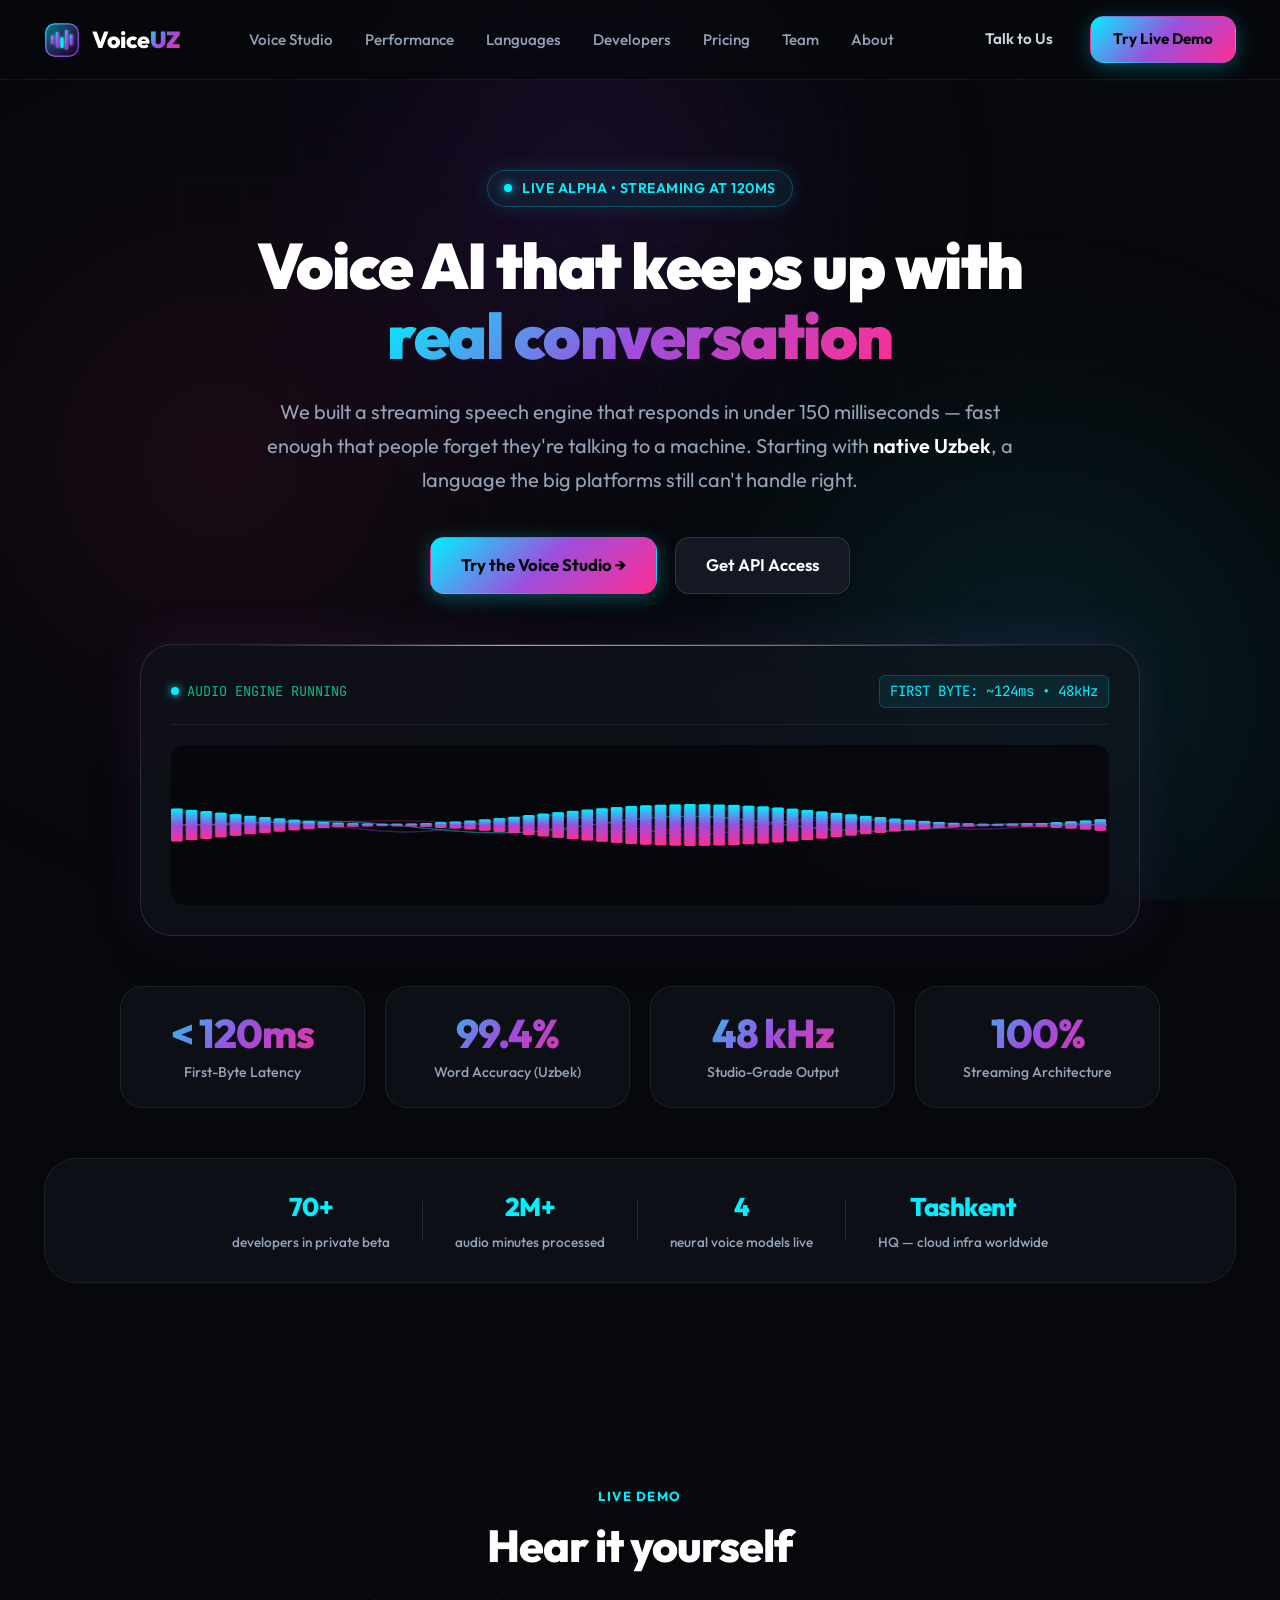
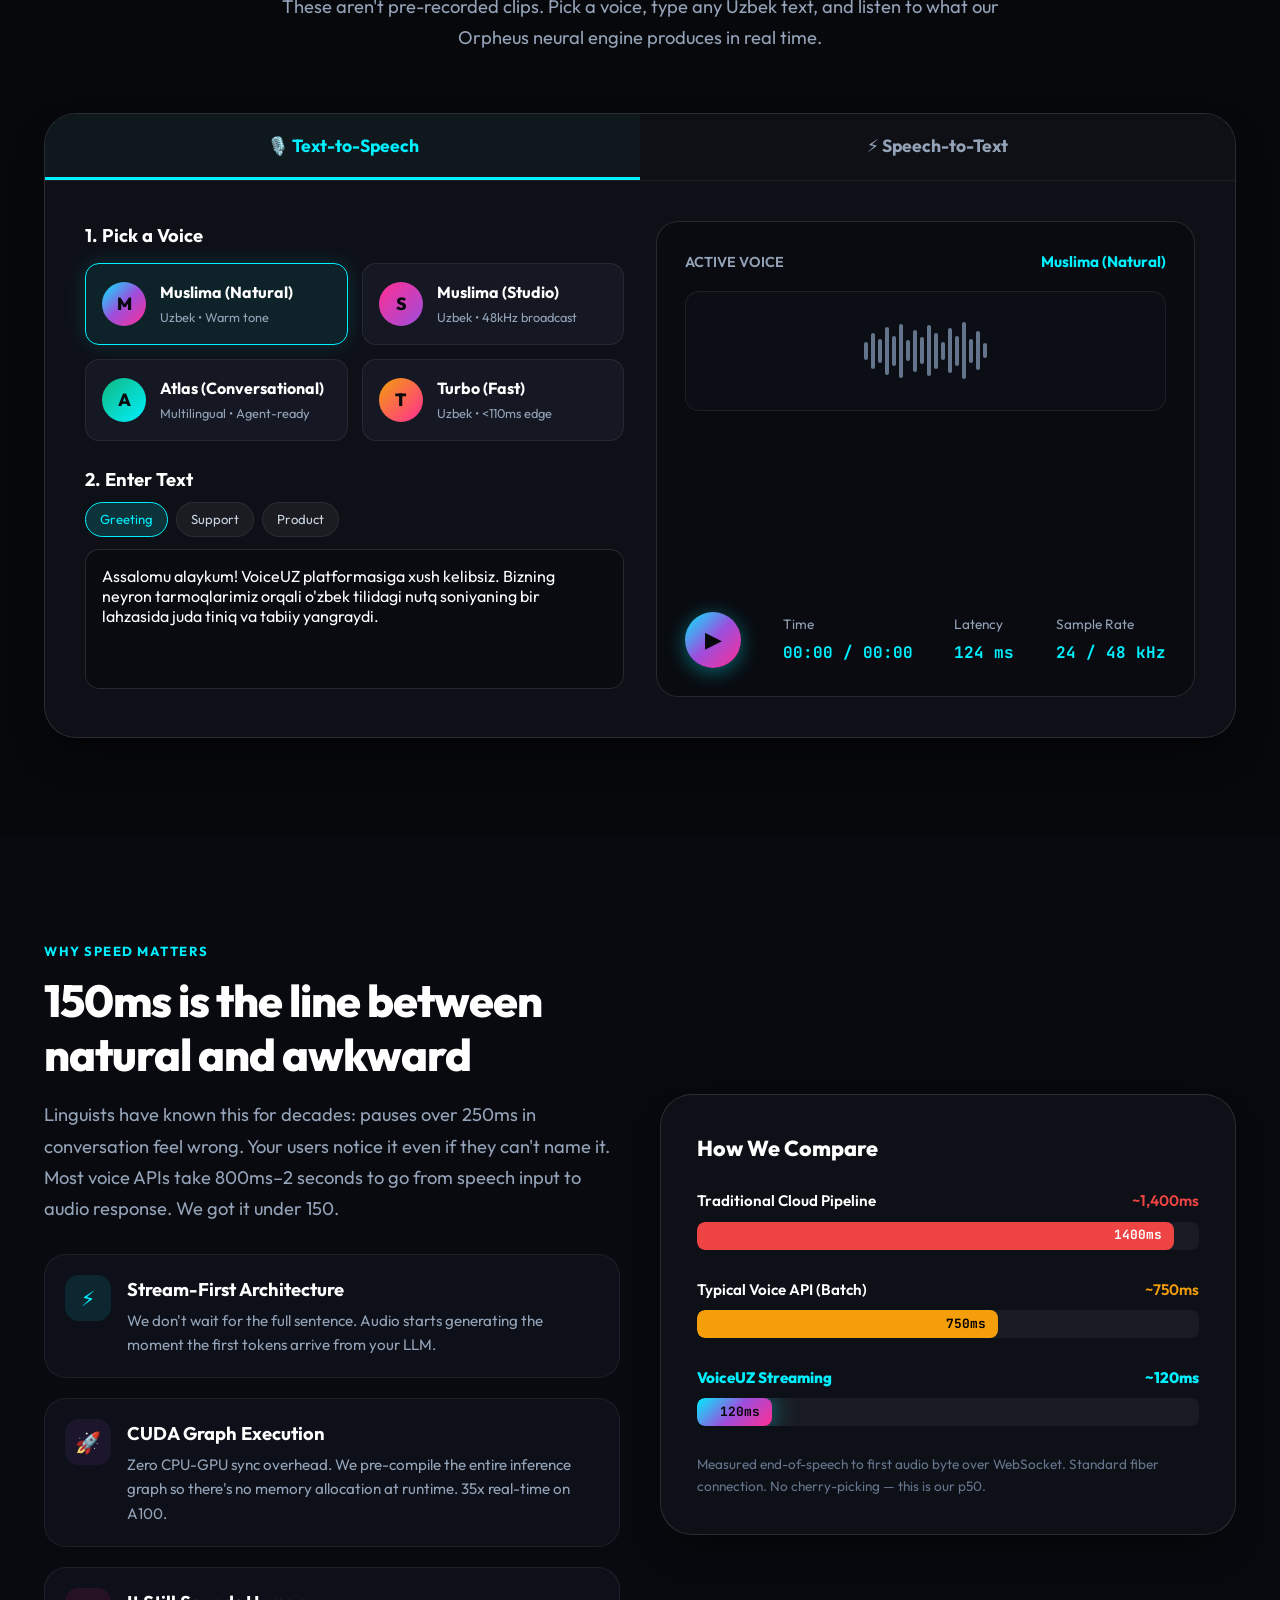
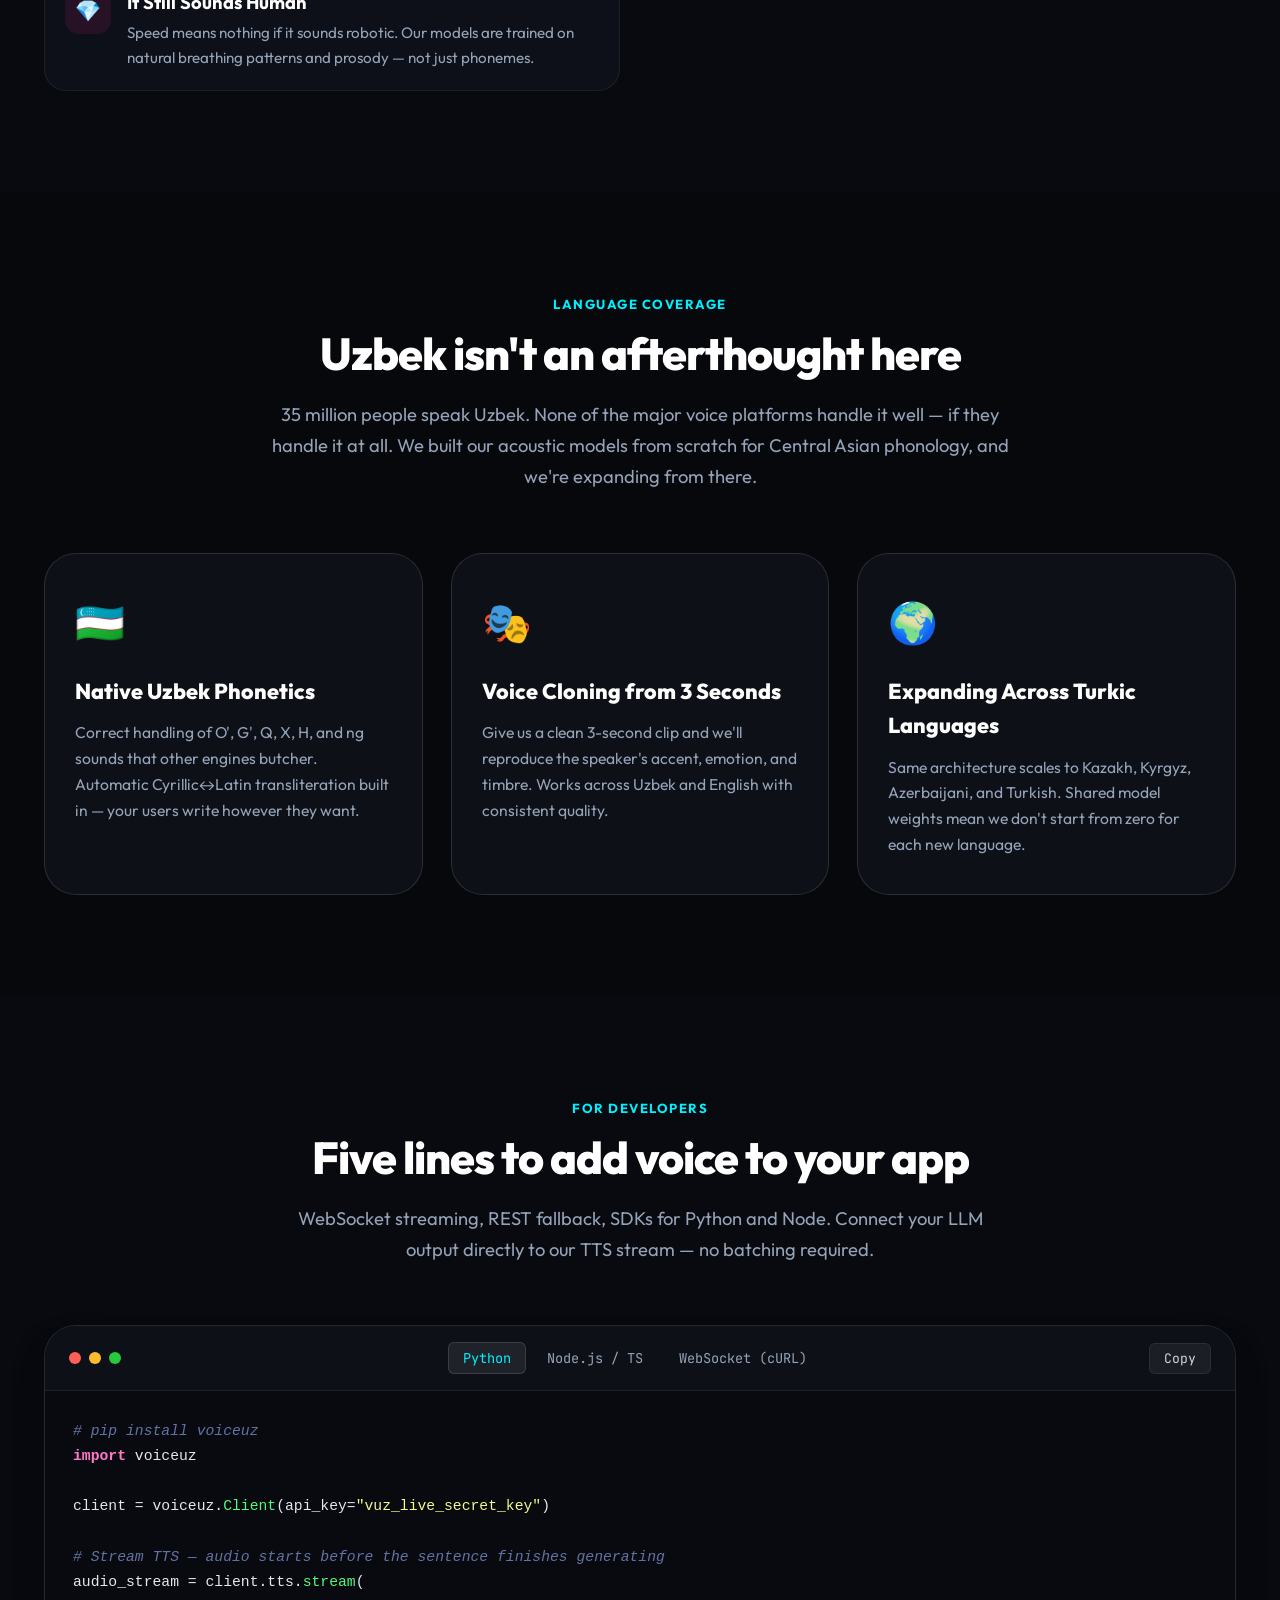
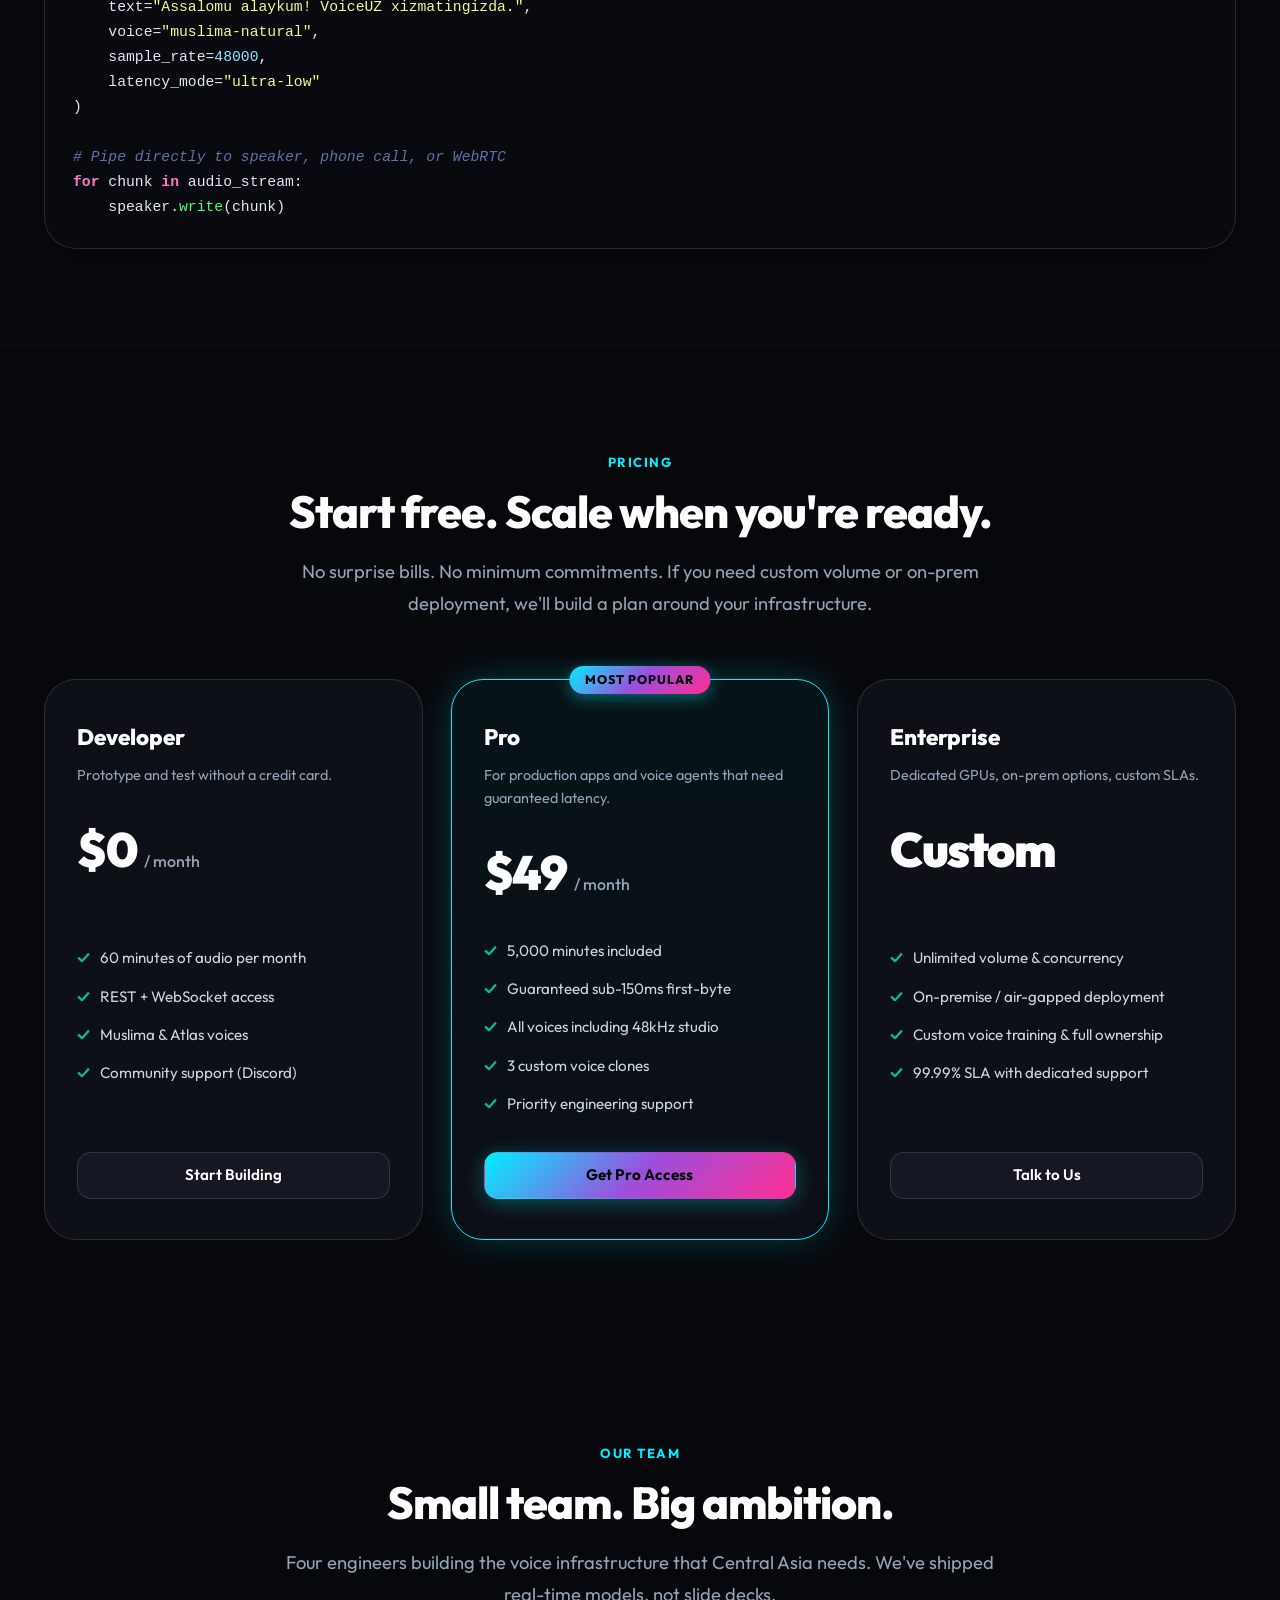
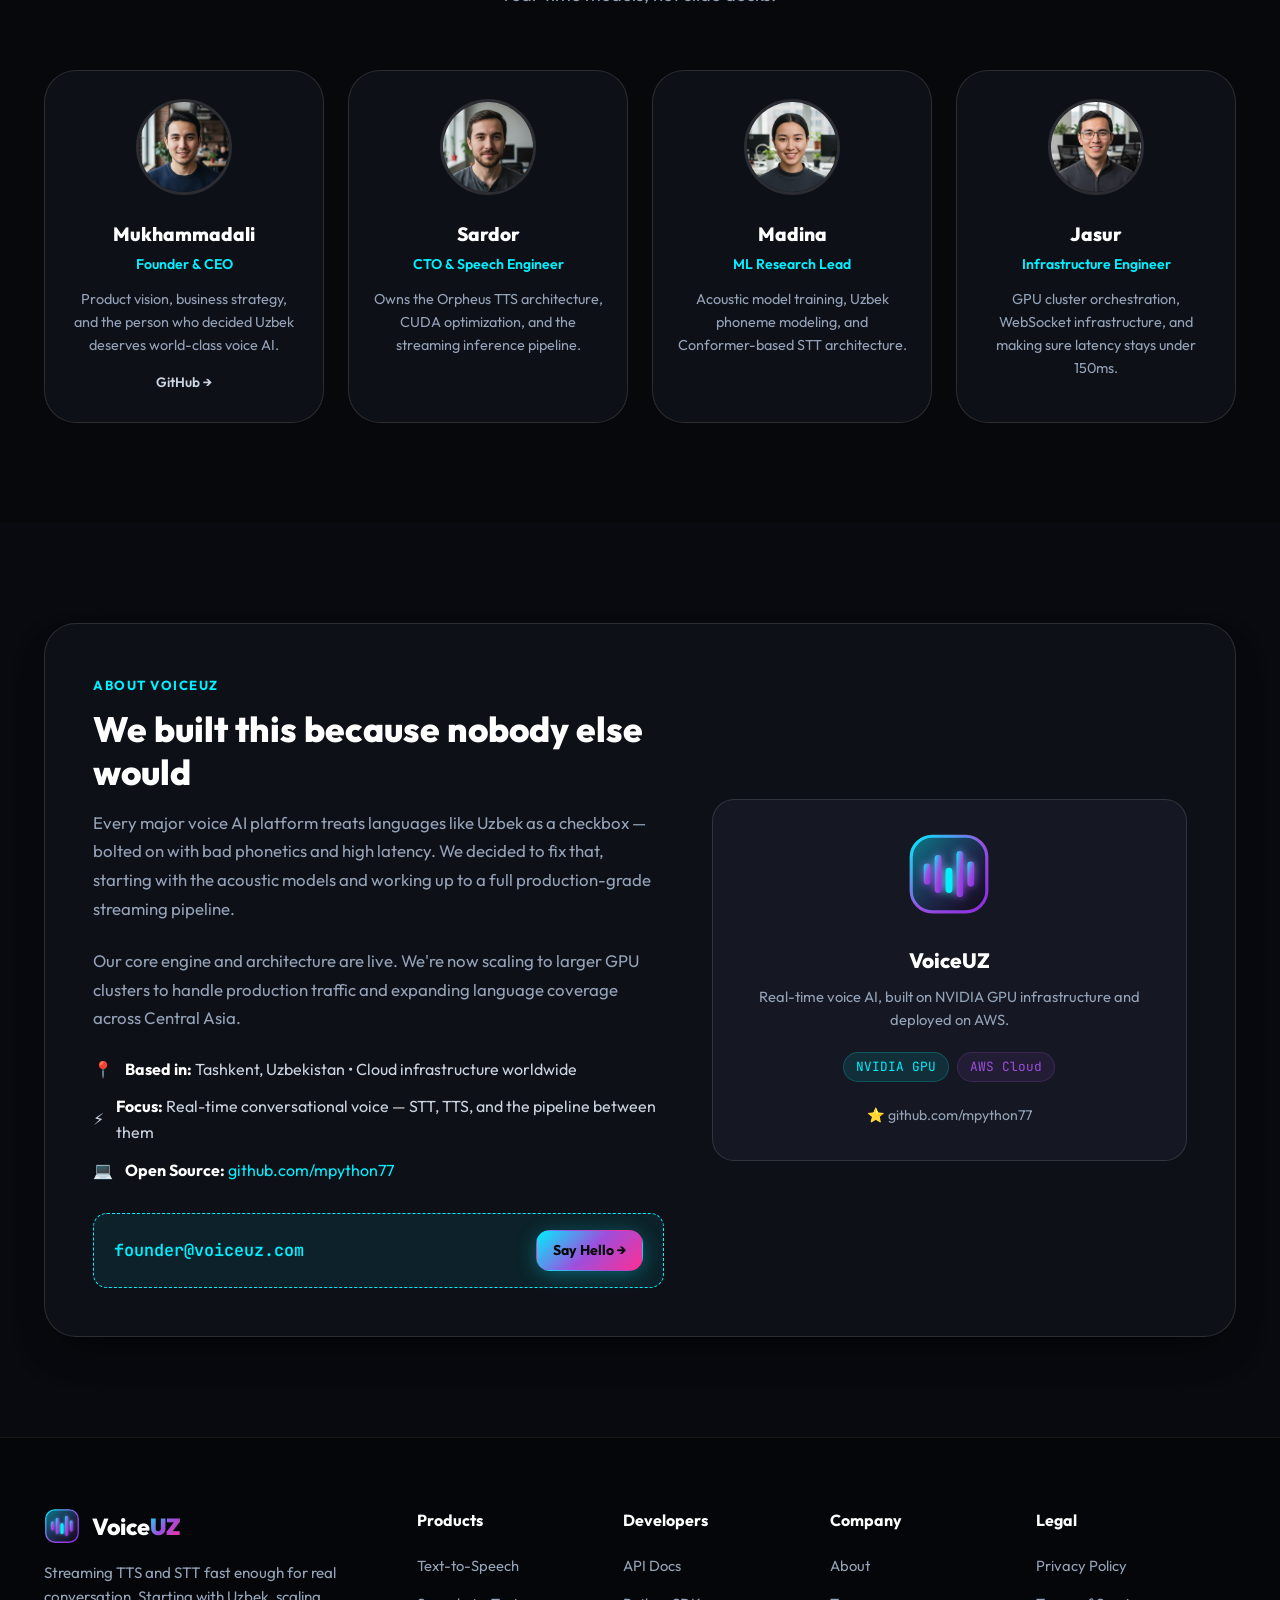
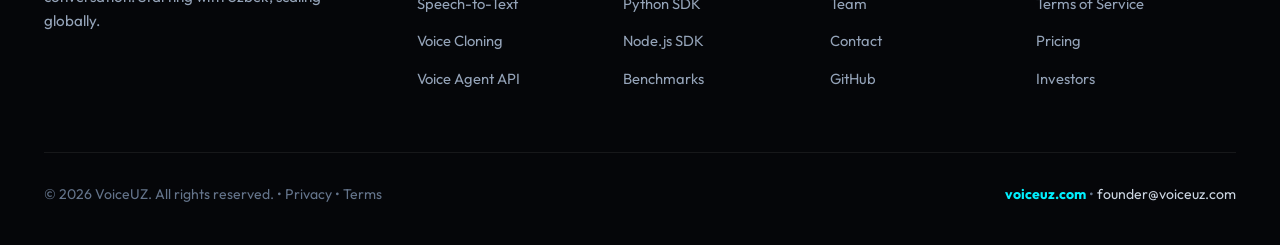
==== index.html @ 3cbe3a24 "Initial commit: VoiceUZ real-time speech AI platform, assets and documentation" ====
<!DOCTYPE html>
<html lang="en" dir="ltr">
<head>
  <meta charset="UTF-8">
  <meta name="viewport" content="width=device-width, initial-scale=1.0">
  
  <!-- Primary Meta Tags -->
  <title>VoiceUZ — Real-Time Voice AI | Sub-150ms TTS & STT</title>
  <meta name="title" content="VoiceUZ — Real-Time Voice AI | Sub-150ms TTS & STT">
  <meta name="description" content="Ship voice features that actually feel real. VoiceUZ delivers streaming TTS and STT with under 150ms latency — starting with native Uzbek support that doesn't exist anywhere else.">
  <meta name="keywords" content="Voice AI, Uzbek TTS, Uzbek STT, Real-time Speech AI, Orpheus TTS, Low Latency Voice, Speech to text, VoiceUZ, AI Startup, Conversational AI">
  <meta name="author" content="VoiceUZ">
  <link rel="canonical" href="https://voiceuz.com/">

  <!-- Open Graph / Facebook / LinkedIn -->
  <meta property="og:type" content="website">
  <meta property="og:url" content="https://voiceuz.com/">
  <meta property="og:title" content="VoiceUZ — Real-Time Voice AI | Sub-150ms TTS & STT">
  <meta property="og:description" content="Streaming speech synthesis and transcription fast enough for real conversation. Native Uzbek and multilingual support.">
  <meta property="og:image" content="https://voiceuz.com/assets/logo.svg">

  <!-- Twitter -->
  <meta property="twitter:card" content="summary_large_image">
  <meta property="twitter:url" content="https://voiceuz.com/">
  <meta property="twitter:title" content="VoiceUZ — Real-Time Voice AI">
  <meta property="twitter:description" content="Sub-150ms streaming TTS & STT. Built for voice agents that don't make people wait.">
  <meta property="twitter:image" content="https://voiceuz.com/assets/logo.svg">

  <!-- Favicon -->
  <link rel="icon" type="image/svg+xml" href="assets/favicon.svg">

  <!-- Google Fonts: Outfit, Plus Jakarta Sans, JetBrains Mono -->
  <link rel="preconnect" href="https://fonts.googleapis.com">
  <link rel="preconnect" href="https://fonts.gstatic.com" crossorigin>
  <link href="https://fonts.googleapis.com/css2?family=JetBrains+Mono:wght@400;600;700&family=Outfit:wght@400;500;600;700;800;900&family=Plus+Jakarta+Sans:wght@400;500;600;700;800&display=swap" rel="stylesheet">

  <!-- Stylesheet -->
  <link rel="stylesheet" href="style.css">

  <!-- Structured Data (JSON-LD) -->
  <script type="application/ld+json">
  {
    "@context": "https://schema.org",
    "@type": "Organization",
    "name": "VoiceUZ",
    "url": "https://voiceuz.com",
    "logo": "https://voiceuz.com/assets/logo.svg",
    "description": "Real-time Voice AI platform — streaming TTS and STT with sub-150ms latency",
    "founder": {
      "@type": "Person",
      "name": "VoiceUZ Founders",
      "email": "founder@voiceuz.com"
    },
    "sameAs": [
      "https://github.com/mpython77"
    ]
  }
  </script>
</head>
<body>

  <!-- Ambient Animated Aura -->
  <div class="ambient-bg" aria-hidden="true">
    <div class="ambient-blob-1"></div>
    <div class="ambient-blob-2"></div>
    <div class="ambient-blob-3"></div>
    <div class="grid-overlay"></div>
  </div>

  <!-- Navigation Bar -->
  <nav class="navbar">
    <div class="container nav-container">
      <a href="#" class="brand-logo" aria-label="VoiceUZ Homepage">
        <img src="assets/logo.svg" alt="VoiceUZ Logo" width="36" height="36">
        <span>Voice<span class="logo-uz">UZ</span></span>
      </a>

      <ul class="nav-links">
        <li><a href="#studio">Voice Studio</a></li>
        <li><a href="#latency">Performance</a></li>
        <li><a href="#linguistics">Languages</a></li>
        <li><a href="#developers">Developers</a></li>
        <li><a href="#pricing">Pricing</a></li>
        <li><a href="#team">Team</a></li>
        <li><a href="#about">About</a></li>
      </ul>

      <div class="nav-actions">
        <a href="mailto:founder@voiceuz.com" class="btn btn-ghost">Talk to Us</a>
        <a href="#studio" class="btn btn-primary">Try Live Demo</a>
        <button class="mobile-toggle" aria-label="Toggle Navigation Menu">☰</button>
      </div>
    </div>
  </nav>

  <!-- Hero Section -->
  <header class="hero-section">
    <div class="container">
      <div class="hero-badge-wrap">
        <div class="hero-badge">
          <span class="pulse-dot"></span>
          <span>Live Alpha &bull; Streaming at 120ms</span>
        </div>
      </div>

      <h1 class="hero-title">
        Voice AI that keeps up with <span class="gradient-text">real conversation</span>
      </h1>

      <p class="hero-subtitle">
        We built a streaming speech engine that responds in under 150 milliseconds — fast enough 
        that people forget they're talking to a machine. Starting with <strong>native Uzbek</strong>, 
        a language the big platforms still can't handle right.
      </p>

      <div class="hero-cta-group">
        <a href="#studio" class="btn btn-primary btn-lg">Try the Voice Studio &rarr;</a>
        <a href="mailto:founder@voiceuz.com?subject=VoiceUZ%20API%20Early%20Access%20Request" class="btn btn-secondary btn-lg">Get API Access</a>
      </div>

      <!-- Real-Time Audio Canvas Spectrum Card -->
      <div class="visualizer-card">
        <div class="visualizer-header">
          <div class="vis-status">
            <span class="pulse-dot"></span>
            <span>AUDIO ENGINE RUNNING</span>
          </div>
          <div class="vis-metric">FIRST BYTE: ~124ms &bull; 48kHz</div>
        </div>
        <canvas id="heroCanvas" height="160"></canvas>
      </div>

      <!-- Key Performance Metrics Strip -->
      <div class="metrics-strip">
        <div class="metric-box">
          <div class="metric-num">&lt; 120ms</div>
          <div class="metric-label">First-Byte Latency</div>
        </div>
        <div class="metric-box">
          <div class="metric-num">99.4%</div>
          <div class="metric-label">Word Accuracy (Uzbek)</div>
        </div>
        <div class="metric-box">
          <div class="metric-num">48 kHz</div>
          <div class="metric-label">Studio-Grade Output</div>
        </div>
        <div class="metric-box">
          <div class="metric-num">100%</div>
          <div class="metric-label">Streaming Architecture</div>
        </div>
      </div>

      <!-- Social Proof Strip -->
      <div class="social-proof-strip">
        <div class="proof-item">
          <span class="proof-number">70+</span>
          <span class="proof-label">developers in private beta</span>
        </div>
        <div class="proof-divider"></div>
        <div class="proof-item">
          <span class="proof-number">2M+</span>
          <span class="proof-label">audio minutes processed</span>
        </div>
        <div class="proof-divider"></div>
        <div class="proof-item">
          <span class="proof-number">4</span>
          <span class="proof-label">neural voice models live</span>
        </div>
        <div class="proof-divider"></div>
        <div class="proof-item">
          <span class="proof-number">Tashkent</span>
          <span class="proof-label">HQ — cloud infra worldwide</span>
        </div>
      </div>
    </div>
  </header>

  <!-- Interactive Voice Studio (TTS & STT) -->
  <section id="studio" class="section">
    <div class="container">
      <div class="section-header">
        <span class="section-tag">Live Demo</span>
        <h2 class="section-title">Hear it yourself</h2>
        <p class="section-desc">
          These aren't pre-recorded clips. Pick a voice, type any Uzbek text, and listen to what 
          our Orpheus neural engine produces in real time.
        </p>
      </div>

      <div class="studio-wrapper">
        <div class="studio-tabs">
          <button class="studio-tab-btn active" data-tab="tab-tts">
            <span>🎙️ Text-to-Speech</span>
          </button>
          <button class="studio-tab-btn" data-tab="tab-stt">
            <span>⚡ Speech-to-Text</span>
          </button>
        </div>

        <!-- TTS Studio Panel -->
        <div id="tab-tts" class="studio-content-panel active">
          <div class="tts-studio-grid">
            <div class="tts-editor-col">
              <h3 style="font-size: 1.15rem; margin-bottom: 12px; font-weight: 700;">1. Pick a Voice</h3>
              
              <div class="tts-voices-list">
                <div class="voice-card selected" data-voice="muslima_natural">
                  <div class="voice-avatar">M</div>
                  <div class="voice-info">
                    <h4>Muslima (Natural)</h4>
                    <p>Uzbek &bull; Warm tone</p>
                  </div>
                </div>

                <div class="voice-card" data-voice="muslima_studio">
                  <div class="voice-avatar" style="background: linear-gradient(135deg, #FF2E93, #9D4EDD);">S</div>
                  <div class="voice-info">
                    <h4>Muslima (Studio)</h4>
                    <p>Uzbek &bull; 48kHz broadcast</p>
                  </div>
                </div>

                <div class="voice-card" data-voice="conversational_agent">
                  <div class="voice-avatar" style="background: linear-gradient(135deg, #10B981, #00F0FF);">A</div>
                  <div class="voice-info">
                    <h4>Atlas (Conversational)</h4>
                    <p>Multilingual &bull; Agent-ready</p>
                  </div>
                </div>

                <div class="voice-card" data-voice="fast_inference">
                  <div class="voice-avatar" style="background: linear-gradient(135deg, #F59E0B, #FF2E93);">T</div>
                  <div class="voice-info">
                    <h4>Turbo (Fast)</h4>
                    <p>Uzbek &bull; &lt;110ms edge</p>
                  </div>
                </div>
              </div>

              <h3 style="font-size: 1.15rem; margin-bottom: 8px; font-weight: 700;">2. Enter Text</h3>
              <div class="tts-presets">
                <span class="preset-chip active" data-text="Assalomu alaykum! VoiceUZ platformasiga xush kelibsiz. Bizning neyron tarmoqlarimiz orqali o'zbek tilidagi nutq soniyaning bir lahzasida juda tiniq va tabiiy yangraydi.">Greeting</span>
                <span class="preset-chip" data-text="Hurmatli mijoz, sizning arizangiz qabul qilindi. Tez orada operatorimiz siz bilan bog'lanadi.">Support</span>
                <span class="preset-chip" data-text="VoiceUZ — bu real vaqt rejimida 100-200 millisoniyada javob beruvchi eng zamonaviy nutq sun'iy intellekti platformasidir.">Product</span>
              </div>

              <textarea id="ttsInputText" class="tts-textarea" aria-label="Text to speech input">Assalomu alaykum! VoiceUZ platformasiga xush kelibsiz. Bizning neyron tarmoqlarimiz orqali o'zbek tilidagi nutq soniyaning bir lahzasida juda tiniq va tabiiy yangraydi.</textarea>
            </div>

            <!-- Player Deck Column -->
            <div class="player-deck">
              <div>
                <div style="display: flex; justify-content: space-between; align-items: center; margin-bottom: 16px;">
                  <span style="font-size: 0.9rem; color: var(--text-muted); font-weight: 600;">ACTIVE VOICE</span>
                  <span id="playerVoiceName" style="color: var(--primary-cyan); font-weight: 700; font-size: 0.95rem;">Muslima (Natural)</span>
                </div>

                <div class="player-visual-canvas-box">
                  <div class="waveform-bars">
                    <div class="wave-bar" style="height: 30%;"></div>
                    <div class="wave-bar" style="height: 60%;"></div>
                    <div class="wave-bar" style="height: 40%;"></div>
                    <div class="wave-bar" style="height: 80%;"></div>
                    <div class="wave-bar" style="height: 50%;"></div>
                    <div class="wave-bar" style="height: 90%;"></div>
                    <div class="wave-bar" style="height: 35%;"></div>
                    <div class="wave-bar" style="height: 70%;"></div>
                    <div class="wave-bar" style="height: 45%;"></div>
                    <div class="wave-bar" style="height: 85%;"></div>
                    <div class="wave-bar" style="height: 60%;"></div>
                    <div class="wave-bar" style="height: 30%;"></div>
                    <div class="wave-bar" style="height: 75%;"></div>
                    <div class="wave-bar" style="height: 50%;"></div>
                    <div class="wave-bar" style="height: 95%;"></div>
                    <div class="wave-bar" style="height: 40%;"></div>
                    <div class="wave-bar" style="height: 65%;"></div>
                    <div class="wave-bar" style="height: 25%;"></div>
                  </div>
                </div>
              </div>

              <div class="player-controls-row">
                <button id="ttsPlayBtn" class="play-btn-large" aria-label="Play or Pause Synthesis">▶</button>

                <div class="player-stats-col">
                  <span>Time</span>
                  <strong id="playerAudioTime">00:00 / 00:00</strong>
                </div>

                <div class="player-stats-col">
                  <span>Latency</span>
                  <strong id="playerLatency">124 ms</strong>
                </div>

                <div class="player-stats-col">
                  <span>Sample Rate</span>
                  <strong>24 / 48 kHz</strong>
                </div>
              </div>
            </div>
          </div>
        </div>

        <!-- STT Studio Panel -->
        <div id="tab-stt" class="studio-content-panel">
          <div class="stt-studio-container">
            <div class="stt-controls-panel">
              <div id="sttMicCard" class="mic-toggle-card">
                <div class="mic-icon-circle">🎙️</div>
                <h3 style="font-size: 1.25rem; font-weight: 700; margin-bottom: 6px;">Tap to Start</h3>
                <p style="font-size: 0.9rem; color: var(--text-muted);">
                  Simulates live audio streaming through our acoustic encoder. Words appear as they're recognized.
                </p>
              </div>

              <div style="background: var(--bg-card); border: 1px solid var(--border-subtle); border-radius: var(--radius-md); padding: 18px;">
                <h4 style="font-size: 0.95rem; font-weight: 700; margin-bottom: 10px; color: var(--primary-cyan);">WHAT YOU GET</h4>
                <ul style="list-style: none; font-size: 0.88rem; color: var(--text-muted); display: flex; flex-direction: column; gap: 8px;">
                  <li>✔ Auto punctuation & capitalization</li>
                  <li>✔ Works through background noise</li>
                  <li>✔ Word-by-word WebSocket streaming</li>
                </ul>
              </div>
            </div>

            <div class="stt-transcript-box">
              <div>
                <div style="display: flex; justify-content: space-between; align-items: center; margin-bottom: 16px;">
                  <span style="font-size: 0.85rem; color: var(--text-muted); font-family: var(--font-mono);">ENGINE: CONFORMER-WHISPER HYBRID</span>
                  <span style="color: var(--accent-emerald); font-size: 0.85rem; font-weight: 700;">● STREAMING</span>
                </div>
                <p id="sttTranscriptText" class="transcript-stream-text">
                  <span class="text-dim">Click the microphone to start the streaming demo.</span>
                </p>
              </div>

              <div class="stt-meta-chips">
                <span id="sttLatencyBadge" style="color: var(--primary-cyan);">Latency: 112ms</span>
                <span id="sttConfidenceBadge" style="color: var(--accent-emerald);">Accuracy: 99.4%</span>
                <span style="color: var(--text-muted);">Language: Uzbek (uz-UZ)</span>
              </div>
            </div>
          </div>
        </div>
      </div>
    </div>
  </section>

  <!-- The Latency Problem Section -->
  <section id="latency" class="section" style="background: rgba(10, 12, 18, 0.5);">
    <div class="container">
      <div class="benchmark-grid">
        <div class="benchmark-text-col">
          <span class="section-tag">Why Speed Matters</span>
          <h2 class="section-title">150ms is the line between natural and awkward</h2>
          <p class="section-desc" style="margin-bottom: 30px;">
            Linguists have known this for decades: pauses over 250ms in conversation feel wrong. 
            Your users notice it even if they can't name it. Most voice APIs take 800ms–2 seconds 
            to go from speech input to audio response. We got it under 150.
          </p>

          <div class="feature-pill-list">
            <div class="feature-pill-item">
              <div class="pill-icon">⚡</div>
              <div class="pill-content">
                <h4>Stream-First Architecture</h4>
                <p>We don't wait for the full sentence. Audio starts generating the moment the first tokens arrive from your LLM.</p>
              </div>
            </div>

            <div class="feature-pill-item">
              <div class="pill-icon">🚀</div>
              <div class="pill-content">
                <h4>CUDA Graph Execution</h4>
                <p>Zero CPU-GPU sync overhead. We pre-compile the entire inference graph so there's no memory allocation at runtime. 35x real-time on A100.</p>
              </div>
            </div>

            <div class="feature-pill-item">
              <div class="pill-icon">💎</div>
              <div class="pill-content">
                <h4>It Still Sounds Human</h4>
                <p>Speed means nothing if it sounds robotic. Our models are trained on natural breathing patterns and prosody — not just phonemes.</p>
              </div>
            </div>
          </div>
        </div>

        <!-- Latency Benchmark Comparison Card -->
        <div class="benchmark-chart-card">
          <h3 style="font-size: 1.35rem; font-weight: 800; margin-bottom: 24px;">How We Compare</h3>

          <div class="chart-bar-group">
            <div class="chart-bar-label">
              <span>Traditional Cloud Pipeline</span>
              <span style="color: #EF4444;">~1,400ms</span>
            </div>
            <div class="chart-bar-bg">
              <div class="chart-bar-fill bar-legacy" data-width="95%">1400ms</div>
            </div>
          </div>

          <div class="chart-bar-group">
            <div class="chart-bar-label">
              <span>Typical Voice API (Batch)</span>
              <span style="color: #F59E0B;">~750ms</span>
            </div>
            <div class="chart-bar-bg">
              <div class="chart-bar-fill bar-cloud" data-width="60%">750ms</div>
            </div>
          </div>

          <div class="chart-bar-group">
            <div class="chart-bar-label">
              <span style="color: var(--primary-cyan); font-weight: 800;">VoiceUZ Streaming</span>
              <span style="color: var(--primary-cyan); font-weight: 800;">~120ms</span>
            </div>
            <div class="chart-bar-bg">
              <div class="chart-bar-fill bar-voiceuz" data-width="15%">120ms</div>
            </div>
          </div>

          <p style="font-size: 0.85rem; color: var(--text-dim); margin-top: 24px; line-height: 1.6;">
            Measured end-of-speech to first audio byte over WebSocket. Standard fiber connection. No cherry-picking — this is our p50.
          </p>
        </div>
      </div>
    </div>
  </section>

  <!-- Linguistic Coverage Section -->
  <section id="linguistics" class="section">
    <div class="container">
      <div class="section-header">
        <span class="section-tag">Language Coverage</span>
        <h2 class="section-title">Uzbek isn't an afterthought here</h2>
        <p class="section-desc">
          35 million people speak Uzbek. None of the major voice platforms handle it well — if they handle it at all. 
          We built our acoustic models from scratch for Central Asian phonology, and we're expanding from there.
        </p>
      </div>

      <div class="linguistic-grid">
        <div class="ling-card">
          <div class="ling-icon">🇺🇿</div>
          <h3>Native Uzbek Phonetics</h3>
          <p>
            Correct handling of O', G', Q, X, H, and ng sounds that other engines butcher. 
            Automatic Cyrillic↔Latin transliteration built in — your users write however they want.
          </p>
        </div>

        <div class="ling-card">
          <div class="ling-icon">🎭</div>
          <h3>Voice Cloning from 3 Seconds</h3>
          <p>
            Give us a clean 3-second clip and we'll reproduce the speaker's accent, emotion, and timbre. 
            Works across Uzbek and English with consistent quality.
          </p>
        </div>

        <div class="ling-card">
          <div class="ling-icon">🌍</div>
          <h3>Expanding Across Turkic Languages</h3>
          <p>
            Same architecture scales to Kazakh, Kyrgyz, Azerbaijani, and Turkish. 
            Shared model weights mean we don't start from zero for each new language.
          </p>
        </div>
      </div>
    </div>
  </section>

  <!-- Developer Integration Section -->
  <section id="developers" class="section" style="background: rgba(10, 12, 18, 0.5);">
    <div class="container">
      <div class="section-header">
        <span class="section-tag">For Developers</span>
        <h2 class="section-title">Five lines to add voice to your app</h2>
        <p class="section-desc">
          WebSocket streaming, REST fallback, SDKs for Python and Node. 
          Connect your LLM output directly to our TTS stream — no batching required.
        </p>
      </div>

      <div class="dev-hub-card">
        <div class="dev-hub-header">
          <div class="window-dots">
            <span class="window-dot dot-red"></span>
            <span class="window-dot dot-yellow"></span>
            <span class="window-dot dot-green"></span>
          </div>

          <div class="lang-tabs">
            <button class="lang-tab active" data-lang="python">Python</button>
            <button class="lang-tab" data-lang="node">Node.js / TS</button>
            <button class="lang-tab" data-lang="ws">WebSocket (cURL)</button>
          </div>

          <button id="copyCodeBtn" class="copy-btn">Copy</button>
        </div>

        <div class="code-view-body">
          <!-- Python Snippet -->
          <div id="snippet-python" class="code-snippet active">
<pre><code><span class="token-comment"># pip install voiceuz</span>
<span class="token-kw">import</span> voiceuz

client = voiceuz.<span class="token-func">Client</span>(api_key=<span class="token-str">"vuz_live_secret_key"</span>)

<span class="token-comment"># Stream TTS — audio starts before the sentence finishes generating</span>
audio_stream = client.tts.<span class="token-func">stream</span>(
    text=<span class="token-str">"Assalomu alaykum! VoiceUZ xizmatingizda."</span>,
    voice=<span class="token-str">"muslima-natural"</span>,
    sample_rate=<span class="token-var">48000</span>,
    latency_mode=<span class="token-str">"ultra-low"</span>
)

<span class="token-comment"># Pipe directly to speaker, phone call, or WebRTC</span>
<span class="token-kw">for</span> chunk <span class="token-kw">in</span> audio_stream:
    speaker.<span class="token-func">write</span>(chunk)</code></pre>
          </div>

          <!-- Node.js Snippet -->
          <div id="snippet-node" class="code-snippet">
<pre><code><span class="token-comment">// npm install @voiceuz/sdk</span>
<span class="token-kw">import</span> { VoiceUZClient } <span class="token-kw">from</span> <span class="token-str">'@voiceuz/sdk'</span>;

<span class="token-kw">const</span> voice = <span class="token-kw">new</span> <span class="token-func">VoiceUZClient</span>({ apiKey: process.env.VOICEUZ_API_KEY });

<span class="token-comment">// Full-duplex: send audio in, get transcription + TTS response out</span>
<span class="token-kw">const</span> session = <span class="token-kw">await</span> voice.<span class="token-func">connectLiveAgent</span>({
  voice: <span class="token-str">'muslima-natural'</span>,
  onSpeechTranscription: (<span class="token-var">text</span>) => {
    console.<span class="token-func">log</span>(<span class="token-str">'User said:'</span>, text);
  },
  onAudioResponseChunk: (<span class="token-var">pcmBuffer</span>) => {
    webrtcConnection.<span class="token-func">sendAudio</span>(pcmBuffer);
  }
});</code></pre>
          </div>

          <!-- WebSockets Snippet -->
          <div id="snippet-ws" class="code-snippet">
<pre><code><span class="token-comment"># Open a WebSocket stream</span>
wscat -c wss://api.voiceuz.com/v1/stream \
  -H <span class="token-str">"Authorization: Bearer vuz_live_key"</span>

<span class="token-comment"># Send raw PCM audio frames</span>
> [Binary 16000Hz 16-bit PCM]

<span class="token-comment"># Get transcription events back in real time</span>
< { <span class="token-str">"event"</span>: <span class="token-str">"transcript"</span>, <span class="token-str">"text"</span>: <span class="token-str">"Assalomu alaykum"</span>, <span class="token-str">"is_final"</span>: <span class="token-var">false</span>, <span class="token-str">"latency_ms"</span>: <span class="token-var">98</span> }</code></pre>
          </div>
        </div>
      </div>
    </div>
  </section>

  <!-- Pricing Section -->
  <section id="pricing" class="section">
    <div class="container">
      <div class="section-header">
        <span class="section-tag">Pricing</span>
        <h2 class="section-title">Start free. Scale when you're ready.</h2>
        <p class="section-desc">
          No surprise bills. No minimum commitments. If you need custom volume or on-prem deployment, we'll build a plan around your infrastructure.
        </p>
      </div>

      <div class="pricing-grid">
        <!-- Developer Plan -->
        <div class="pricing-card">
          <div class="pricing-header">
            <h3>Developer</h3>
            <p>Prototype and test without a credit card.</p>
            <div class="pricing-price">$0 <span>/ month</span></div>
          </div>

          <ul class="pricing-features-list">
            <li><span class="check-icon">✓</span> 60 minutes of audio per month</li>
            <li><span class="check-icon">✓</span> REST + WebSocket access</li>
            <li><span class="check-icon">✓</span> Muslima & Atlas voices</li>
            <li><span class="check-icon">✓</span> Community support (Discord)</li>
          </ul>

          <a href="mailto:founder@voiceuz.com?subject=VoiceUZ%20Free%20Tier%20Access" class="btn btn-secondary">Start Building</a>
        </div>

        <!-- Startup Pro Plan -->
        <div class="pricing-card featured">
          <div class="pricing-featured-badge">MOST POPULAR</div>
          <div class="pricing-header">
            <h3>Pro</h3>
            <p>For production apps and voice agents that need guaranteed latency.</p>
            <div class="pricing-price">$49 <span>/ month</span></div>
          </div>

          <ul class="pricing-features-list">
            <li><span class="check-icon">✓</span> 5,000 minutes included</li>
            <li><span class="check-icon">✓</span> Guaranteed sub-150ms first-byte</li>
            <li><span class="check-icon">✓</span> All voices including 48kHz studio</li>
            <li><span class="check-icon">✓</span> 3 custom voice clones</li>
            <li><span class="check-icon">✓</span> Priority engineering support</li>
          </ul>

          <a href="mailto:founder@voiceuz.com?subject=VoiceUZ%20Pro%20Plan" class="btn btn-primary">Get Pro Access</a>
        </div>

        <!-- Enterprise Plan -->
        <div class="pricing-card">
          <div class="pricing-header">
            <h3>Enterprise</h3>
            <p>Dedicated GPUs, on-prem options, custom SLAs.</p>
            <div class="pricing-price">Custom</div>
          </div>

          <ul class="pricing-features-list">
            <li><span class="check-icon">✓</span> Unlimited volume & concurrency</li>
            <li><span class="check-icon">✓</span> On-premise / air-gapped deployment</li>
            <li><span class="check-icon">✓</span> Custom voice training & full ownership</li>
            <li><span class="check-icon">✓</span> 99.99% SLA with dedicated support</li>
          </ul>

          <a href="mailto:founder@voiceuz.com?subject=VoiceUZ%20Enterprise" class="btn btn-secondary">Talk to Us</a>
        </div>
      </div>
    </div>
  </section>

  <!-- Team Section -->
  <section id="team" class="section">
    <div class="container">
      <div class="section-header">
        <span class="section-tag">Our Team</span>
        <h2 class="section-title">Small team. Big ambition.</h2>
        <p class="section-desc">
          Four engineers building the voice infrastructure that Central Asia needs. 
          We've shipped real-time models, not slide decks.
        </p>
      </div>

      <div class="team-grid">
        <div class="team-card">
          <img src="assets/team-founder.jpg" alt="Founder & CEO" class="team-photo" loading="lazy">
          <h4>Mukhammadali</h4>
          <p class="team-role">Founder & CEO</p>
          <p class="team-bio">Product vision, business strategy, and the person who decided Uzbek deserves world-class voice AI.</p>
          <a href="https://github.com/mpython77" target="_blank" rel="noopener" class="team-link">GitHub →</a>
        </div>

        <div class="team-card">
          <img src="assets/team-cto.jpg" alt="CTO" class="team-photo" loading="lazy">
          <h4>Sardor</h4>
          <p class="team-role">CTO & Speech Engineer</p>
          <p class="team-bio">Owns the Orpheus TTS architecture, CUDA optimization, and the streaming inference pipeline.</p>
        </div>

        <div class="team-card">
          <img src="assets/team-ml.jpg" alt="ML Research Lead" class="team-photo" loading="lazy">
          <h4>Madina</h4>
          <p class="team-role">ML Research Lead</p>
          <p class="team-bio">Acoustic model training, Uzbek phoneme modeling, and Conformer-based STT architecture.</p>
        </div>

        <div class="team-card">
          <img src="assets/team-infra.jpg" alt="Infrastructure Engineer" class="team-photo" loading="lazy">
          <h4>Jasur</h4>
          <p class="team-role">Infrastructure Engineer</p>
          <p class="team-bio">GPU cluster orchestration, WebSocket infrastructure, and making sure latency stays under 150ms.</p>
        </div>
      </div>
    </div>
  </section>

  <!-- About / Mission Section -->
  <section id="about" class="section" style="background: rgba(10, 12, 18, 0.5);">
    <div class="container">
      <div class="founder-card">
        <div class="founder-info">
          <span class="section-tag">About VoiceUZ</span>
          <h3>We built this because nobody else would</h3>
          <p>
            Every major voice AI platform treats languages like Uzbek as a checkbox — bolted on 
            with bad phonetics and high latency. We decided to fix that, starting with the acoustic 
            models and working up to a full production-grade streaming pipeline.
          </p>
          <p>
            Our core engine and architecture are live. We're now scaling to larger GPU clusters 
            to handle production traffic and expanding language coverage across Central Asia.
          </p>

          <div class="founder-meta-items">
            <div class="founder-meta-item">
              <span>📍</span>
              <span><strong>Based in:</strong> Tashkent, Uzbekistan &bull; Cloud infrastructure worldwide</span>
            </div>
            <div class="founder-meta-item">
              <span>⚡</span>
              <span><strong>Focus:</strong> Real-time conversational voice — STT, TTS, and the pipeline between them</span>
            </div>
            <div class="founder-meta-item">
              <span>💻</span>
              <span><strong>Open Source:</strong> <a href="https://github.com/mpython77" target="_blank" rel="noopener" style="color: var(--primary-cyan); text-decoration: none;">github.com/mpython77</a></span>
            </div>
          </div>

          <div class="email-highlight-box">
            <span>founder@voiceuz.com</span>
            <a href="mailto:founder@voiceuz.com" class="btn btn-primary" style="padding: 8px 16px; font-size: 0.88rem;">Say Hello &rarr;</a>
          </div>
        </div>

        <div style="background: var(--bg-surface-elevated); border: 1px solid var(--border-medium); border-radius: var(--radius-lg); padding: 32px; text-align: center;">
          <img src="assets/logo.svg" alt="VoiceUZ" width="84" height="84" style="margin-bottom: 20px;">
          <h4 style="font-size: 1.3rem; font-weight: 800; margin-bottom: 8px;">VoiceUZ</h4>
          <p style="font-size: 0.92rem; color: var(--text-muted); line-height: 1.6; margin-bottom: 20px;">
            Real-time voice AI, built on NVIDIA GPU infrastructure and deployed on AWS.
          </p>
          <div style="display: inline-flex; gap: 8px; flex-wrap: wrap; justify-content: center;">
            <span style="background: rgba(0, 240, 255, 0.1); border: 1px solid rgba(0, 240, 255, 0.2); color: var(--primary-cyan); padding: 4px 12px; border-radius: 9999px; font-size: 0.8rem; font-family: var(--font-mono);">NVIDIA GPU</span>
            <span style="background: rgba(157, 78, 221, 0.1); border: 1px solid rgba(157, 78, 221, 0.2); color: var(--primary-purple); padding: 4px 12px; border-radius: 9999px; font-size: 0.8rem; font-family: var(--font-mono);">AWS Cloud</span>
          </div>
          <div style="margin-top: 20px;">
            <a href="https://github.com/mpython77" target="_blank" rel="noopener" style="color: var(--text-muted); text-decoration: none; font-size: 0.88rem; display: inline-flex; align-items: center; gap: 6px; transition: color 0.2s;">⭐ github.com/mpython77</a>
          </div>
        </div>
      </div>
    </div>
  </section>

  <!-- Footer -->
  <footer class="footer">
    <div class="container">
      <div class="footer-grid">
        <div class="footer-brand">
          <a href="#" class="brand-logo" aria-label="VoiceUZ Homepage">
            <img src="assets/logo.svg" alt="VoiceUZ Logo" width="32" height="32">
            <span>Voice<span class="logo-uz">UZ</span></span>
          </a>
          <p>
            Streaming TTS and STT fast enough for real conversation. 
            Starting with Uzbek, scaling globally.
          </p>
        </div>

        <div class="footer-col">
          <h4>Products</h4>
          <ul>
            <li><a href="#studio">Text-to-Speech</a></li>
            <li><a href="#studio">Speech-to-Text</a></li>
            <li><a href="#linguistics">Voice Cloning</a></li>
            <li><a href="#latency">Voice Agent API</a></li>
          </ul>
        </div>

        <div class="footer-col">
          <h4>Developers</h4>
          <ul>
            <li><a href="#developers">API Docs</a></li>
            <li><a href="#developers">Python SDK</a></li>
            <li><a href="#developers">Node.js SDK</a></li>
            <li><a href="#latency">Benchmarks</a></li>
          </ul>
        </div>

        <div class="footer-col">
          <h4>Company</h4>
          <ul>
            <li><a href="#about">About</a></li>
            <li><a href="#team">Team</a></li>
            <li><a href="mailto:founder@voiceuz.com">Contact</a></li>
            <li><a href="https://github.com/mpython77" target="_blank" rel="noopener">GitHub</a></li>
          </ul>
        </div>

        <div class="footer-col">
          <h4>Legal</h4>
          <ul>
            <li><a href="privacy.html">Privacy Policy</a></li>
            <li><a href="terms.html">Terms of Service</a></li>
            <li><a href="#pricing">Pricing</a></li>
            <li><a href="mailto:founder@voiceuz.com?subject=Investor%20Inquiry">Investors</a></li>
          </ul>
        </div>
      </div>

      <div class="footer-bottom">
        <p>&copy; 2026 VoiceUZ. All rights reserved. &bull; <a href="privacy.html" style="color: var(--text-dim); text-decoration: none;">Privacy</a> &bull; <a href="terms.html" style="color: var(--text-dim); text-decoration: none;">Terms</a></p>
        <p><strong style="color: var(--primary-cyan);">voiceuz.com</strong> &bull; <a href="mailto:founder@voiceuz.com" style="color: var(--text-secondary); text-decoration: none;">founder@voiceuz.com</a></p>
      </div>
    </div>
  </footer>

  <!-- Scripts -->
  <script src="app.js"></script>
</body>
</html>
---- style.css ----
/* ==========================================================================
   VoiceUZ — Next-Generation Voice AI Design System
   Aesthetic: Ultra-modern Deep Cosmic Dark, Glassmorphism & Cyber Accents
   ========================================================================== */

:root {
  /* Color Tokens */
  --bg-base: #07080C;
  --bg-surface: #0E1017;
  --bg-surface-elevated: #151822;
  --bg-card: rgba(18, 21, 30, 0.65);
  --bg-card-hover: rgba(26, 30, 44, 0.85);
  --bg-glass: rgba(255, 255, 255, 0.03);

  --border-subtle: rgba(255, 255, 255, 0.07);
  --border-medium: rgba(255, 255, 255, 0.12);
  --border-glow: rgba(0, 240, 255, 0.35);
  --border-purple-glow: rgba(157, 78, 221, 0.4);

  --primary-cyan: #00F0FF;
  --primary-violet: #8A2BE2;
  --primary-purple: #9D4EDD;
  --accent-pink: #FF2E93;
  --accent-emerald: #10B981;
  --accent-amber: #F59E0B;

  --gradient-brand: linear-gradient(135deg, #00F0FF 0%, #9D4EDD 50%, #FF2E93 100%);
  --gradient-cyan: linear-gradient(135deg, #00F0FF 0%, #0072FF 100%);
  --gradient-purple: linear-gradient(135deg, #9D4EDD 0%, #8A2BE2 100%);
  --gradient-card: linear-gradient(180deg, rgba(255, 255, 255, 0.05) 0%, rgba(255, 255, 255, 0.01) 100%);

  /* Typography */
  --font-main: 'Outfit', 'Plus Jakarta Sans', system-ui, -apple-system, sans-serif;
  --font-mono: 'JetBrains Mono', 'Fira Code', monospace;

  --text-primary: #FFFFFF;
  --text-secondary: #CBD5E1;
  --text-muted: #94A3B8;
  --text-dim: #64748B;

  /* Shadows & Glows */
  --glow-cyan: 0 0 35px rgba(0, 240, 255, 0.25);
  --glow-purple: 0 0 40px rgba(157, 78, 221, 0.25);
  --glow-pink: 0 0 35px rgba(255, 46, 147, 0.2);
  --shadow-card: 0 20px 40px -15px rgba(0, 0, 0, 0.6);

  /* Transitions */
  --transition-fast: 0.2s cubic-bezier(0.16, 1, 0.3, 1);
  --transition-smooth: 0.35s cubic-bezier(0.16, 1, 0.3, 1);
  --transition-bounce: 0.5s cubic-bezier(0.34, 1.56, 0.64, 1);

  /* Spacing & Radii */
  --radius-sm: 8px;
  --radius-md: 14px;
  --radius-lg: 22px;
  --radius-xl: 32px;
  --container-max: 1240px;
}

/* Utility Classes */
.text-dim {
  color: var(--text-dim);
  font-style: italic;
}

/* Base Reset */
*, *::before, *::after {
  box-sizing: border-box;
  margin: 0;
  padding: 0;
}

/* Scroll offset for fixed navbar */
[id] {
  scroll-margin-top: 90px;
}

html {
  scroll-behavior: smooth;
  color-scheme: dark;
  font-size: 16px;
}

body {
  background-color: var(--bg-base);
  color: var(--text-primary);
  font-family: var(--font-main);
  line-height: 1.6;
  overflow-x: hidden;
  position: relative;
  -webkit-font-smoothing: antialiased;
}

/* Ambient Background Glows */
.ambient-bg {
  position: fixed;
  inset: 0;
  pointer-events: none;
  z-index: 0;
  overflow: hidden;
}

.ambient-blob-1 {
  position: absolute;
  top: -15%;
  left: 20%;
  width: 650px;
  height: 650px;
  background: radial-gradient(circle, rgba(138, 43, 226, 0.16) 0%, rgba(0, 0, 0, 0) 70%);
  filter: blur(80px);
  animation: floatSlow 20s ease-in-out infinite alternate;
}

.ambient-blob-2 {
  position: absolute;
  top: 35%;
  right: -10%;
  width: 750px;
  height: 750px;
  background: radial-gradient(circle, rgba(0, 240, 255, 0.12) 0%, rgba(0, 0, 0, 0) 70%);
  filter: blur(90px);
  animation: floatSlow 24s ease-in-out infinite alternate-reverse;
}

.ambient-blob-3 {
  position: absolute;
  bottom: 10%;
  left: -10%;
  width: 700px;
  height: 700px;
  background: radial-gradient(circle, rgba(255, 46, 147, 0.1) 0%, rgba(0, 0, 0, 0) 70%);
  filter: blur(100px);
}

.grid-overlay {
  position: absolute;
  inset: 0;
  background-image: 
    linear-gradient(to right, rgba(255, 255, 255, 0.02) 1px, transparent 1px),
    linear-gradient(to bottom, rgba(255, 255, 255, 0.02) 1px, transparent 1px);
  background-size: 60px 60px;
  mask-image: radial-gradient(ellipse at 50% 30%, rgba(0, 0, 0, 1) 0%, rgba(0, 0, 0, 0) 75%);
}

@keyframes floatSlow {
  0% { transform: translate(0, 0) scale(1); }
  100% { transform: translate(40px, 30px) scale(1.08); }
}

/* Layout Container */
.container {
  width: 100%;
  max-width: var(--container-max);
  margin-left: auto;
  margin-right: auto;
  padding-left: 24px;
  padding-right: 24px;
  position: relative;
  z-index: 1;
}

/* ==========================================================================
   Navigation Bar
   ========================================================================== */
.navbar {
  position: fixed;
  top: 0;
  left: 0;
  right: 0;
  height: 80px;
  z-index: 100;
  transition: var(--transition-smooth);
  backdrop-filter: blur(18px);
  -webkit-backdrop-filter: blur(18px);
  background: rgba(7, 8, 12, 0.7);
  border-bottom: 1px solid rgba(255, 255, 255, 0.06);
}

.navbar.scrolled {
  height: 70px;
  background: rgba(7, 8, 12, 0.9);
  border-bottom-color: rgba(255, 255, 255, 0.1);
  box-shadow: 0 10px 30px rgba(0, 0, 0, 0.5);
}

.nav-container {
  display: flex;
  align-items: center;
  justify-content: space-between;
  height: 100%;
}

.brand-logo {
  display: flex;
  align-items: center;
  gap: 12px;
  text-decoration: none;
  color: var(--text-primary);
  font-weight: 800;
  font-size: 1.45rem;
  letter-spacing: -0.5px;
}

.brand-logo img {
  width: 36px;
  height: 36px;
  transition: transform var(--transition-bounce);
}

.brand-logo:hover img {
  transform: scale(1.1) rotate(5deg);
}

.brand-logo .logo-uz {
  background: var(--gradient-brand);
  -webkit-background-clip: text;
  -webkit-text-fill-color: transparent;
  font-weight: 900;
}

.nav-links {
  display: flex;
  align-items: center;
  gap: 32px;
  list-style: none;
}

.nav-links a {
  text-decoration: none;
  color: var(--text-muted);
  font-size: 0.95rem;
  font-weight: 500;
  transition: color var(--transition-fast);
  position: relative;
}

.nav-links a:hover {
  color: var(--text-primary);
}

.nav-links a::after {
  content: '';
  position: absolute;
  bottom: -4px;
  left: 0;
  width: 0%;
  height: 2px;
  background: var(--primary-cyan);
  transition: width var(--transition-fast);
  border-radius: 2px;
}

.nav-links a:hover::after {
  width: 100%;
}

.nav-actions {
  display: flex;
  align-items: center;
  gap: 14px;
}

.btn {
  display: inline-flex;
  align-items: center;
  justify-content: center;
  gap: 8px;
  padding: 10px 22px;
  border-radius: var(--radius-md);
  font-family: var(--font-main);
  font-size: 0.95rem;
  font-weight: 600;
  text-decoration: none;
  cursor: pointer;
  transition: all var(--transition-smooth);
  border: 1px solid transparent;
}

.btn-ghost {
  background: transparent;
  color: var(--text-secondary);
}

.btn-ghost:hover {
  color: var(--text-primary);
  background: rgba(255, 255, 255, 0.05);
}

.btn-primary {
  background: var(--gradient-brand);
  color: #050608;
  font-weight: 700;
  box-shadow: 0 4px 20px rgba(0, 240, 255, 0.3);
  position: relative;
  overflow: hidden;
}

.btn-primary::before {
  content: '';
  position: absolute;
  inset: 0;
  background: linear-gradient(90deg, transparent, rgba(255, 255, 255, 0.3), transparent);
  transform: translateX(-100%);
  transition: transform 0.6s ease;
}

.btn-primary:hover {
  transform: translateY(-2px);
  box-shadow: 0 8px 30px rgba(0, 240, 255, 0.5);
  color: #000;
}

.btn-primary:hover::before {
  transform: translateX(100%);
}

.btn-secondary {
  background: var(--bg-surface-elevated);
  border-color: var(--border-medium);
  color: var(--text-primary);
}

.btn-secondary:hover {
  border-color: var(--primary-cyan);
  background: rgba(0, 240, 255, 0.08);
  box-shadow: var(--glow-cyan);
  transform: translateY(-2px);
}

.btn-lg {
  padding: 14px 30px;
  font-size: 1.05rem;
  border-radius: var(--radius-md);
}

.mobile-toggle {
  display: none;
  background: none;
  border: none;
  color: var(--text-primary);
  font-size: 1.5rem;
  cursor: pointer;
}

/* ==========================================================================
   Hero Section
   ========================================================================== */
.hero-section {
  padding-top: 170px;
  padding-bottom: 100px;
  text-align: center;
  position: relative;
}

.hero-badge-wrap {
  display: inline-flex;
  align-items: center;
  margin-bottom: 24px;
}

.hero-badge {
  display: inline-flex;
  align-items: center;
  gap: 10px;
  padding: 6px 16px;
  border-radius: 9999px;
  background: rgba(0, 240, 255, 0.07);
  border: 1px solid rgba(0, 240, 255, 0.25);
  box-shadow: 0 0 20px rgba(0, 240, 255, 0.15);
  font-size: 0.88rem;
  font-weight: 600;
  color: var(--primary-cyan);
  text-transform: uppercase;
  letter-spacing: 0.5px;
}

.pulse-dot {
  width: 8px;
  height: 8px;
  background: var(--primary-cyan);
  border-radius: 50%;
  box-shadow: 0 0 10px var(--primary-cyan);
  animation: pulseDot 1.8s infinite;
}

@keyframes pulseDot {
  0% { transform: scale(0.9); opacity: 0.7; }
  50% { transform: scale(1.3); opacity: 1; box-shadow: 0 0 15px var(--primary-cyan); }
  100% { transform: scale(0.9); opacity: 0.7; }
}

.hero-title {
  font-size: 4rem;
  font-weight: 900;
  line-height: 1.1;
  letter-spacing: -1.5px;
  max-width: 980px;
  margin: 0 auto 24px;
}

.gradient-text {
  background: var(--gradient-brand);
  -webkit-background-clip: text;
  -webkit-text-fill-color: transparent;
  display: inline-block;
}

.hero-subtitle {
  font-size: 1.25rem;
  color: var(--text-muted);
  max-width: 760px;
  margin: 0 auto 40px;
  font-weight: 400;
  line-height: 1.7;
}

.hero-subtitle strong {
  color: var(--text-primary);
  font-weight: 600;
}

.hero-cta-group {
  display: flex;
  align-items: center;
  justify-content: center;
  gap: 18px;
  margin-bottom: 50px;
  flex-wrap: wrap;
}

/* Hero Canvas Visualizer Card */
.visualizer-card {
  margin: 0 auto;
  max-width: 1000px;
  background: var(--bg-card);
  border: 1px solid var(--border-medium);
  border-radius: var(--radius-xl);
  padding: 30px;
  box-shadow: var(--shadow-card), 0 0 50px rgba(157, 78, 221, 0.15);
  backdrop-filter: blur(20px);
  -webkit-backdrop-filter: blur(20px);
  position: relative;
  overflow: hidden;
}

.visualizer-card::before {
  content: '';
  position: absolute;
  top: 0;
  left: 10%;
  right: 10%;
  height: 1px;
  background: linear-gradient(90deg, transparent, var(--primary-cyan), var(--primary-purple), transparent);
}

.visualizer-header {
  display: flex;
  align-items: center;
  justify-content: space-between;
  margin-bottom: 20px;
  padding-bottom: 16px;
  border-bottom: 1px solid var(--border-subtle);
  font-size: 0.9rem;
}

.vis-status {
  display: flex;
  align-items: center;
  gap: 8px;
  color: var(--accent-emerald);
  font-family: var(--font-mono);
  font-size: 0.85rem;
}

.vis-metric {
  font-family: var(--font-mono);
  color: var(--primary-cyan);
  font-size: 0.88rem;
  background: rgba(0, 240, 255, 0.08);
  padding: 4px 10px;
  border-radius: 6px;
  border: 1px solid rgba(0, 240, 255, 0.2);
}

#heroCanvas {
  width: 100%;
  height: 160px;
  border-radius: var(--radius-md);
  background: rgba(5, 6, 9, 0.8);
  display: block;
}

/* Metric Counters Row */
.metrics-strip {
  display: grid;
  grid-template-columns: repeat(4, 1fr);
  gap: 20px;
  margin-top: 50px;
  max-width: 1040px;
  margin-left: auto;
  margin-right: auto;
}

.metric-box {
  background: var(--bg-card);
  border: 1px solid var(--border-subtle);
  border-radius: var(--radius-lg);
  padding: 24px 20px;
  text-align: center;
  transition: transform var(--transition-smooth), border-color var(--transition-smooth);
}

.metric-box:hover {
  transform: translateY(-4px);
  border-color: var(--primary-cyan);
  box-shadow: 0 10px 30px rgba(0, 0, 0, 0.4);
}

.metric-num {
  font-size: 2.5rem;
  font-weight: 800;
  letter-spacing: -1px;
  background: var(--gradient-brand);
  -webkit-background-clip: text;
  -webkit-text-fill-color: transparent;
  line-height: 1.1;
  margin-bottom: 6px;
}

.metric-label {
  font-size: 0.88rem;
  color: var(--text-muted);
  font-weight: 500;
}

/* Social Proof Strip */
.social-proof-strip {
  display: flex;
  align-items: center;
  justify-content: center;
  gap: 32px;
  margin-top: 50px;
  padding: 28px 32px;
  background: var(--bg-card);
  border: 1px solid var(--border-subtle);
  border-radius: var(--radius-xl);
  backdrop-filter: blur(12px);
  flex-wrap: wrap;
}

.proof-item {
  display: flex;
  flex-direction: column;
  align-items: center;
  gap: 4px;
  text-align: center;
}

.proof-number {
  font-size: 1.6rem;
  font-weight: 800;
  color: var(--primary-cyan);
  letter-spacing: -0.5px;
}

.proof-label {
  font-size: 0.85rem;
  color: var(--text-muted);
  font-weight: 500;
}

.proof-divider {
  width: 1px;
  height: 40px;
  background: var(--border-medium);
}

/* Team Grid */
.team-grid {
  display: grid;
  grid-template-columns: repeat(4, 1fr);
  gap: 24px;
}

.team-card {
  background: var(--bg-surface);
  border: 1px solid var(--border-medium);
  border-radius: var(--radius-xl);
  padding: 28px 24px;
  text-align: center;
  transition: all var(--transition-smooth);
}

.team-card:hover {
  transform: translateY(-6px);
  border-color: var(--primary-cyan);
  box-shadow: var(--shadow-card), 0 0 30px rgba(0, 240, 255, 0.1);
}

.team-photo {
  width: 96px;
  height: 96px;
  border-radius: 50%;
  object-fit: cover;
  margin-bottom: 16px;
  border: 3px solid var(--border-medium);
  transition: border-color var(--transition-smooth);
}

.team-card:hover .team-photo {
  border-color: var(--primary-cyan);
}

.team-photo-placeholder {
  display: flex;
  align-items: center;
  justify-content: center;
  background: var(--gradient-brand);
  color: #07080C;
  font-weight: 800;
  font-size: 2rem;
  margin-left: auto;
  margin-right: auto;
}

.team-card h4 {
  font-size: 1.2rem;
  font-weight: 800;
  margin-bottom: 4px;
}

.team-role {
  font-size: 0.88rem;
  color: var(--primary-cyan);
  font-weight: 600;
  margin-bottom: 12px;
}

.team-bio {
  font-size: 0.9rem;
  color: var(--text-muted);
  line-height: 1.6;
  margin-bottom: 12px;
}

.team-link {
  display: inline-block;
  font-size: 0.85rem;
  color: var(--text-secondary);
  text-decoration: none;
  font-weight: 600;
  transition: color var(--transition-fast);
}

.team-link:hover {
  color: var(--primary-cyan);
}

/* ==========================================================================
   Section Headers
   ========================================================================== */
.section {
  padding: 100px 0;
  position: relative;
}

.section-header {
  text-align: center;
  max-width: 740px;
  margin: 0 auto 60px;
}

.section-tag {
  display: inline-block;
  font-size: 0.82rem;
  font-weight: 700;
  text-transform: uppercase;
  letter-spacing: 1.5px;
  color: var(--primary-cyan);
  margin-bottom: 12px;
}

.section-title {
  font-size: 2.8rem;
  font-weight: 800;
  line-height: 1.2;
  letter-spacing: -1px;
  margin-bottom: 18px;
}

.section-desc {
  font-size: 1.15rem;
  color: var(--text-muted);
  line-height: 1.7;
}

/* ==========================================================================
   Interactive Showcase (TTS & STT Studio)
   ========================================================================== */
.studio-wrapper {
  background: var(--bg-surface);
  border: 1px solid var(--border-medium);
  border-radius: var(--radius-xl);
  overflow: hidden;
  box-shadow: var(--shadow-card);
}

.studio-tabs {
  display: flex;
  border-bottom: 1px solid var(--border-subtle);
  background: rgba(14, 16, 23, 0.95);
}

.studio-tab-btn {
  flex: 1;
  padding: 20px 24px;
  background: transparent;
  border: none;
  color: var(--text-muted);
  font-family: var(--font-main);
  font-size: 1.1rem;
  font-weight: 700;
  display: flex;
  align-items: center;
  justify-content: center;
  gap: 12px;
  cursor: pointer;
  transition: all var(--transition-fast);
  border-bottom: 3px solid transparent;
}

.studio-tab-btn:hover {
  color: var(--text-primary);
  background: rgba(255, 255, 255, 0.02);
}

.studio-tab-btn.active {
  color: var(--primary-cyan);
  border-bottom-color: var(--primary-cyan);
  background: rgba(0, 240, 255, 0.03);
}

.studio-content-panel {
  display: none;
  padding: 40px;
}

.studio-content-panel.active {
  display: block;
  animation: fadeIn 0.35s ease;
}

@keyframes fadeIn {
  from { opacity: 0; transform: translateY(8px); }
  to { opacity: 1; transform: translateY(0); }
}

/* TTS Studio Interface */
.tts-studio-grid {
  display: grid;
  grid-template-columns: 1fr 1fr;
  gap: 32px;
}

.tts-voices-list {
  display: grid;
  grid-template-columns: 1fr 1fr;
  gap: 14px;
  margin-bottom: 24px;
}

.voice-card {
  background: var(--bg-surface-elevated);
  border: 1px solid var(--border-subtle);
  border-radius: var(--radius-md);
  padding: 16px;
  cursor: pointer;
  transition: all var(--transition-smooth);
  display: flex;
  align-items: center;
  gap: 14px;
}

.voice-card:hover {
  border-color: var(--border-medium);
  transform: translateY(-2px);
}

.voice-card.selected {
  border-color: var(--primary-cyan);
  background: rgba(0, 240, 255, 0.08);
  box-shadow: 0 0 20px rgba(0, 240, 255, 0.15);
}

.voice-avatar {
  width: 44px;
  height: 44px;
  border-radius: 50%;
  background: var(--gradient-brand);
  display: flex;
  align-items: center;
  justify-content: center;
  font-weight: 800;
  font-size: 1.1rem;
  color: #07080C;
  flex-shrink: 0;
}

.voice-info h4 {
  font-size: 1rem;
  font-weight: 700;
  margin-bottom: 2px;
}

.voice-info p {
  font-size: 0.8rem;
  color: var(--text-muted);
}

.tts-presets {
  display: flex;
  gap: 8px;
  margin-bottom: 12px;
  flex-wrap: wrap;
}

.preset-chip {
  background: rgba(255, 255, 255, 0.05);
  border: 1px solid var(--border-subtle);
  border-radius: 9999px;
  padding: 6px 14px;
  font-size: 0.82rem;
  color: var(--text-secondary);
  cursor: pointer;
  transition: all var(--transition-fast);
}

.preset-chip:hover, .preset-chip.active {
  background: rgba(0, 240, 255, 0.15);
  border-color: var(--primary-cyan);
  color: var(--primary-cyan);
}

.tts-textarea {
  width: 100%;
  height: 140px;
  background: #090B10;
  border: 1px solid var(--border-medium);
  border-radius: var(--radius-md);
  padding: 16px;
  color: var(--text-primary);
  font-family: var(--font-main);
  font-size: 1rem;
  resize: none;
  outline: none;
  transition: border-color var(--transition-fast);
}

.tts-textarea:focus {
  border-color: var(--primary-cyan);
}

/* Player Deck */
.player-deck {
  background: #090B10;
  border: 1px solid var(--border-medium);
  border-radius: var(--radius-lg);
  padding: 28px;
  display: flex;
  flex-direction: column;
  justify-content: space-between;
}

.player-visual-canvas-box {
  width: 100%;
  height: 120px;
  background: rgba(14, 16, 23, 0.7);
  border-radius: var(--radius-md);
  position: relative;
  display: flex;
  align-items: center;
  justify-content: center;
  overflow: hidden;
  border: 1px solid var(--border-subtle);
}

.waveform-bars {
  display: flex;
  align-items: center;
  gap: 3px;
  height: 60px;
  width: 85%;
  justify-content: center;
}

.wave-bar {
  width: 4px;
  height: 10%;
  background: var(--text-dim);
  border-radius: 2px;
  transition: height 0.15s ease, background 0.2s ease;
}

.player-deck.playing .wave-bar {
  background: var(--primary-cyan);
  animation: wavePulse 0.8s ease-in-out infinite alternate;
}

@keyframes wavePulse {
  0% { height: 15%; }
  100% { height: 95%; }
}

.player-controls-row {
  display: flex;
  align-items: center;
  justify-content: space-between;
  margin-top: 24px;
}

.play-btn-large {
  width: 56px;
  height: 56px;
  border-radius: 50%;
  background: var(--gradient-brand);
  border: none;
  color: #07080C;
  font-size: 1.4rem;
  display: flex;
  align-items: center;
  justify-content: center;
  cursor: pointer;
  transition: all var(--transition-bounce);
  box-shadow: 0 4px 20px rgba(0, 240, 255, 0.4);
}

.play-btn-large:hover {
  transform: scale(1.1);
  box-shadow: 0 6px 30px rgba(0, 240, 255, 0.6);
}

.player-stats-col {
  display: flex;
  flex-direction: column;
  gap: 4px;
}

.player-stats-col span {
  font-size: 0.85rem;
  color: var(--text-muted);
}

.player-stats-col strong {
  color: var(--primary-cyan);
  font-family: var(--font-mono);
}

/* STT Studio Interface */
.stt-studio-container {
  display: grid;
  grid-template-columns: 1fr 1.2fr;
  gap: 32px;
}

.stt-controls-panel {
  display: flex;
  flex-direction: column;
  gap: 20px;
}

.mic-toggle-card {
  background: var(--bg-surface-elevated);
  border: 1px solid var(--border-medium);
  border-radius: var(--radius-lg);
  padding: 24px;
  text-align: center;
  cursor: pointer;
  transition: all var(--transition-smooth);
}

.mic-toggle-card:hover {
  border-color: var(--primary-cyan);
}

.mic-icon-circle {
  width: 72px;
  height: 72px;
  border-radius: 50%;
  background: rgba(0, 240, 255, 0.1);
  border: 2px solid var(--primary-cyan);
  display: flex;
  align-items: center;
  justify-content: center;
  margin: 0 auto 16px;
  font-size: 1.8rem;
  color: var(--primary-cyan);
  transition: all var(--transition-smooth);
}

.mic-toggle-card.active .mic-icon-circle {
  background: var(--accent-pink);
  border-color: var(--accent-pink);
  color: #fff;
  box-shadow: 0 0 30px var(--accent-pink);
  animation: micGlow 1.2s infinite;
}

@keyframes micGlow {
  0% { transform: scale(1); }
  50% { transform: scale(1.08); }
  100% { transform: scale(1); }
}

.stt-transcript-box {
  background: #090B10;
  border: 1px solid var(--border-medium);
  border-radius: var(--radius-lg);
  padding: 28px;
  display: flex;
  flex-direction: column;
  justify-content: space-between;
  min-height: 320px;
}

.transcript-stream-text {
  font-size: 1.25rem;
  line-height: 1.7;
  color: var(--text-primary);
}

.transcript-stream-text .word-latest {
  color: var(--primary-cyan);
  font-weight: 700;
  text-shadow: 0 0 10px rgba(0, 240, 255, 0.5);
}

.stt-meta-chips {
  display: flex;
  gap: 12px;
  margin-top: 20px;
  padding-top: 16px;
  border-top: 1px solid var(--border-subtle);
  font-family: var(--font-mono);
  font-size: 0.85rem;
}

/* ==========================================================================
   The 100-200ms Latency Breakthrough Section
   ========================================================================== */
.benchmark-grid {
  display: grid;
  grid-template-columns: 1fr 1fr;
  gap: 40px;
  align-items: center;
}

.benchmark-chart-card {
  background: var(--bg-surface);
  border: 1px solid var(--border-medium);
  border-radius: var(--radius-xl);
  padding: 36px;
  box-shadow: var(--shadow-card);
}

.chart-bar-group {
  margin-bottom: 28px;
}

.chart-bar-label {
  display: flex;
  justify-content: space-between;
  font-size: 0.95rem;
  margin-bottom: 8px;
  font-weight: 600;
}

.chart-bar-bg {
  width: 100%;
  height: 28px;
  background: rgba(255, 255, 255, 0.05);
  border-radius: 8px;
  overflow: hidden;
  position: relative;
}

.chart-bar-fill {
  height: 100%;
  border-radius: 8px;
  display: flex;
  align-items: center;
  justify-content: flex-end;
  padding-right: 12px;
  font-family: var(--font-mono);
  font-size: 0.8rem;
  font-weight: 700;
  transition: width 1.2s cubic-bezier(0.16, 1, 0.3, 1);
}

.bar-legacy {
  width: 95%;
  background: #EF4444;
  color: #fff;
}

.bar-cloud {
  width: 60%;
  background: #F59E0B;
  color: #000;
}

.bar-voiceuz {
  width: 12%;
  background: var(--gradient-brand);
  color: #050608;
  box-shadow: 0 0 25px rgba(0, 240, 255, 0.5);
}

.feature-pill-list {
  display: flex;
  flex-direction: column;
  gap: 20px;
}

.feature-pill-item {
  display: flex;
  gap: 16px;
  background: var(--bg-card);
  border: 1px solid var(--border-subtle);
  border-radius: var(--radius-lg);
  padding: 20px;
  transition: all var(--transition-smooth);
}

.feature-pill-item:hover {
  border-color: var(--primary-cyan);
  transform: translateX(6px);
  background: var(--bg-card-hover);
}

.pill-icon {
  width: 46px;
  height: 46px;
  border-radius: var(--radius-md);
  background: rgba(0, 240, 255, 0.1);
  color: var(--primary-cyan);
  display: flex;
  align-items: center;
  justify-content: center;
  font-size: 1.3rem;
  flex-shrink: 0;
}

.feature-pill-item:nth-child(2) .pill-icon {
  background: rgba(157, 78, 221, 0.1);
  color: var(--primary-purple);
}

.feature-pill-item:nth-child(3) .pill-icon {
  background: rgba(255, 46, 147, 0.1);
  color: var(--accent-pink);
}

.pill-content h4 {
  font-size: 1.15rem;
  font-weight: 700;
  margin-bottom: 4px;
}

.pill-content p {
  color: var(--text-muted);
  font-size: 0.95rem;
}

/* ==========================================================================
   Linguistic Frontier (Uzbek & Beyond)
   ========================================================================== */
.linguistic-grid {
  display: grid;
  grid-template-columns: repeat(3, 1fr);
  gap: 28px;
}

.ling-card {
  background: var(--bg-surface);
  border: 1px solid var(--border-medium);
  border-radius: var(--radius-xl);
  padding: 36px 30px;
  transition: all var(--transition-smooth);
  position: relative;
  overflow: hidden;
}

.ling-card:hover {
  transform: translateY(-8px);
  border-color: var(--border-purple-glow);
  box-shadow: var(--shadow-card), var(--glow-purple);
}

.ling-icon {
  font-size: 2.5rem;
  margin-bottom: 20px;
  display: inline-block;
}

.ling-card h3 {
  font-size: 1.35rem;
  font-weight: 800;
  margin-bottom: 12px;
}

.ling-card p {
  color: var(--text-muted);
  font-size: 0.98rem;
  line-height: 1.65;
}

/* ==========================================================================
   Developer Hub & API Playground
   ========================================================================== */
.dev-hub-card {
  background: #080A10;
  border: 1px solid var(--border-medium);
  border-radius: var(--radius-xl);
  overflow: hidden;
  box-shadow: var(--shadow-card);
}

.dev-hub-header {
  display: flex;
  align-items: center;
  justify-content: space-between;
  padding: 16px 24px;
  background: #0E1018;
  border-bottom: 1px solid var(--border-subtle);
}

.window-dots {
  display: flex;
  gap: 8px;
}

.window-dot {
  width: 12px;
  height: 12px;
  border-radius: 50%;
}
.dot-red { background: #FF5F56; }
.dot-yellow { background: #FFBD2E; }
.dot-green { background: #27C93F; }

.lang-tabs {
  display: flex;
  gap: 6px;
}

.lang-tab {
  background: transparent;
  border: 1px solid transparent;
  color: var(--text-muted);
  padding: 6px 14px;
  border-radius: 6px;
  font-family: var(--font-mono);
  font-size: 0.85rem;
  cursor: pointer;
  transition: all var(--transition-fast);
}

.lang-tab:hover {
  color: var(--text-primary);
}

.lang-tab.active {
  background: rgba(255, 255, 255, 0.08);
  border-color: var(--border-medium);
  color: var(--primary-cyan);
}

.copy-btn {
  background: rgba(255, 255, 255, 0.06);
  border: 1px solid var(--border-subtle);
  color: var(--text-secondary);
  padding: 6px 14px;
  border-radius: 6px;
  font-size: 0.82rem;
  font-family: var(--font-mono);
  cursor: pointer;
  display: flex;
  align-items: center;
  gap: 6px;
  transition: all var(--transition-fast);
}

.copy-btn:hover {
  background: rgba(0, 240, 255, 0.15);
  border-color: var(--primary-cyan);
  color: var(--primary-cyan);
}

.code-view-body {
  padding: 28px;
  font-family: var(--font-mono);
  font-size: 0.92rem;
  line-height: 1.7;
  overflow-x: auto;
  color: #E2E8F0;
}

.code-snippet {
  display: none;
}

.code-snippet.active {
  display: block;
}

.token-kw { color: #FF79C6; font-weight: 600; }
.token-func { color: #50FA7B; }
.token-str { color: #F1FA8C; }
.token-comment { color: #6272A4; font-style: italic; }
.token-var { color: #8BE9FD; }

/* ==========================================================================
   Pricing & Startup Plans
   ========================================================================== */
.pricing-grid {
  display: grid;
  grid-template-columns: repeat(3, 1fr);
  gap: 28px;
  align-items: stretch;
}

.pricing-card {
  background: var(--bg-surface);
  border: 1px solid var(--border-medium);
  border-radius: var(--radius-xl);
  padding: 40px 32px;
  display: flex;
  flex-direction: column;
  justify-content: space-between;
  position: relative;
  transition: all var(--transition-smooth);
}

.pricing-card:hover {
  transform: translateY(-6px);
  border-color: var(--border-purple-glow);
  box-shadow: var(--shadow-card);
}

.pricing-card.featured {
  border-color: var(--primary-cyan);
  background: linear-gradient(180deg, rgba(0, 240, 255, 0.05) 0%, rgba(14, 16, 23, 0.95) 100%);
  box-shadow: 0 0 40px rgba(0, 240, 255, 0.2);
}

.pricing-featured-badge {
  position: absolute;
  top: -14px;
  left: 50%;
  transform: translateX(-50%);
  background: var(--gradient-brand);
  color: #07080C;
  font-weight: 800;
  font-size: 0.78rem;
  text-transform: uppercase;
  letter-spacing: 1px;
  padding: 4px 16px;
  border-radius: 9999px;
  box-shadow: 0 4px 15px rgba(0, 240, 255, 0.4);
}

.pricing-header h3 {
  font-size: 1.4rem;
  font-weight: 800;
  margin-bottom: 8px;
}

.pricing-header p {
  color: var(--text-muted);
  font-size: 0.9rem;
  margin-bottom: 24px;
}

.pricing-price {
  font-size: 3rem;
  font-weight: 900;
  letter-spacing: -1.5px;
  margin-bottom: 28px;
}

.pricing-price span {
  font-size: 1rem;
  color: var(--text-muted);
  font-weight: 500;
  letter-spacing: 0;
}

.pricing-features-list {
  list-style: none;
  display: flex;
  flex-direction: column;
  gap: 14px;
  margin-bottom: 36px;
  font-size: 0.95rem;
}

.pricing-features-list li {
  display: flex;
  align-items: center;
  gap: 10px;
  color: var(--text-secondary);
}

.check-icon {
  color: var(--accent-emerald);
  font-weight: 800;
}

/* ==========================================================================
   Founder & Contact Section
   ========================================================================== */
.founder-card {
  background: var(--bg-surface);
  border: 1px solid var(--border-medium);
  border-radius: var(--radius-xl);
  padding: 48px;
  display: grid;
  grid-template-columns: 1.2fr 1fr;
  gap: 48px;
  align-items: center;
  box-shadow: var(--shadow-card);
}

.founder-info h3 {
  font-size: 2.2rem;
  font-weight: 800;
  margin-bottom: 16px;
  line-height: 1.2;
}

.founder-info p {
  color: var(--text-muted);
  font-size: 1.05rem;
  line-height: 1.7;
  margin-bottom: 24px;
}

.founder-meta-items {
  display: flex;
  flex-direction: column;
  gap: 12px;
  margin-bottom: 30px;
}

.founder-meta-item {
  display: flex;
  align-items: center;
  gap: 12px;
  font-size: 1rem;
  color: var(--text-secondary);
}

.founder-meta-item strong {
  color: var(--text-primary);
}

.email-highlight-box {
  background: rgba(0, 240, 255, 0.08);
  border: 1px dashed var(--primary-cyan);
  border-radius: var(--radius-md);
  padding: 16px 20px;
  display: flex;
  align-items: center;
  justify-content: space-between;
}

.email-highlight-box span {
  font-family: var(--font-mono);
  font-size: 1.05rem;
  font-weight: 600;
  color: var(--primary-cyan);
}

/* ==========================================================================
   Footer
   ========================================================================== */
.footer {
  background: #050609;
  border-top: 1px solid var(--border-subtle);
  padding: 70px 0 40px;
  position: relative;
  z-index: 10;
}

.footer-grid {
  display: grid;
  grid-template-columns: 2fr 1fr 1fr 1fr 1.2fr;
  gap: 40px;
  margin-bottom: 60px;
}

.footer-brand p {
  color: var(--text-muted);
  font-size: 0.95rem;
  max-width: 320px;
  margin-top: 16px;
  line-height: 1.6;
}

.footer-col h4 {
  font-size: 1rem;
  font-weight: 700;
  margin-bottom: 20px;
  color: var(--text-primary);
}

.footer-col ul {
  list-style: none;
  display: flex;
  flex-direction: column;
  gap: 12px;
}

.footer-col ul a {
  color: var(--text-muted);
  text-decoration: none;
  font-size: 0.92rem;
  transition: color var(--transition-fast);
}

.footer-col ul a:hover {
  color: var(--primary-cyan);
}

.footer-bottom {
  display: flex;
  align-items: center;
  justify-content: space-between;
  padding-top: 30px;
  border-top: 1px solid var(--border-subtle);
  font-size: 0.88rem;
  color: var(--text-dim);
}

/* ==========================================================================
   Responsive Breakpoints
   ========================================================================== */
@media (max-width: 1024px) {
  .hero-title { font-size: 3.2rem; }
  .tts-studio-grid, .stt-studio-container, .benchmark-grid, .founder-card {
    grid-template-columns: 1fr;
  }
  .linguistic-grid, .pricing-grid {
    grid-template-columns: 1fr;
    max-width: 500px;
    margin-left: auto;
    margin-right: auto;
  }
  .team-grid {
    grid-template-columns: repeat(2, 1fr);
  }
  .metrics-strip {
    grid-template-columns: repeat(2, 1fr);
  }
  .social-proof-strip {
    gap: 20px;
  }
  .footer-grid {
    grid-template-columns: 1fr 1fr;
  }
}

@media (max-width: 768px) {
  .navbar .nav-links, .navbar .nav-actions .btn-ghost {
    display: none;
  }
  .mobile-toggle {
    display: block;
  }
  .hero-section {
    padding-top: 130px;
  }
  .hero-title {
    font-size: 2.5rem;
  }
  .hero-subtitle {
    font-size: 1.05rem;
  }
  .metrics-strip {
    grid-template-columns: 1fr 1fr;
    gap: 12px;
  }
  .metric-num {
    font-size: 2rem;
  }
  .studio-content-panel {
    padding: 20px;
  }
  .tts-voices-list {
    grid-template-columns: 1fr;
  }
  .team-grid {
    grid-template-columns: 1fr;
    max-width: 400px;
    margin-left: auto;
    margin-right: auto;
  }
  .social-proof-strip {
    gap: 16px;
    padding: 20px;
  }
  .proof-divider {
    display: none;
  }
  .proof-number {
    font-size: 1.3rem;
  }
  .footer-grid {
    grid-template-columns: 1fr;
  }
  .footer-bottom {
    flex-direction: column;
    gap: 16px;
    text-align: center;
  }
}
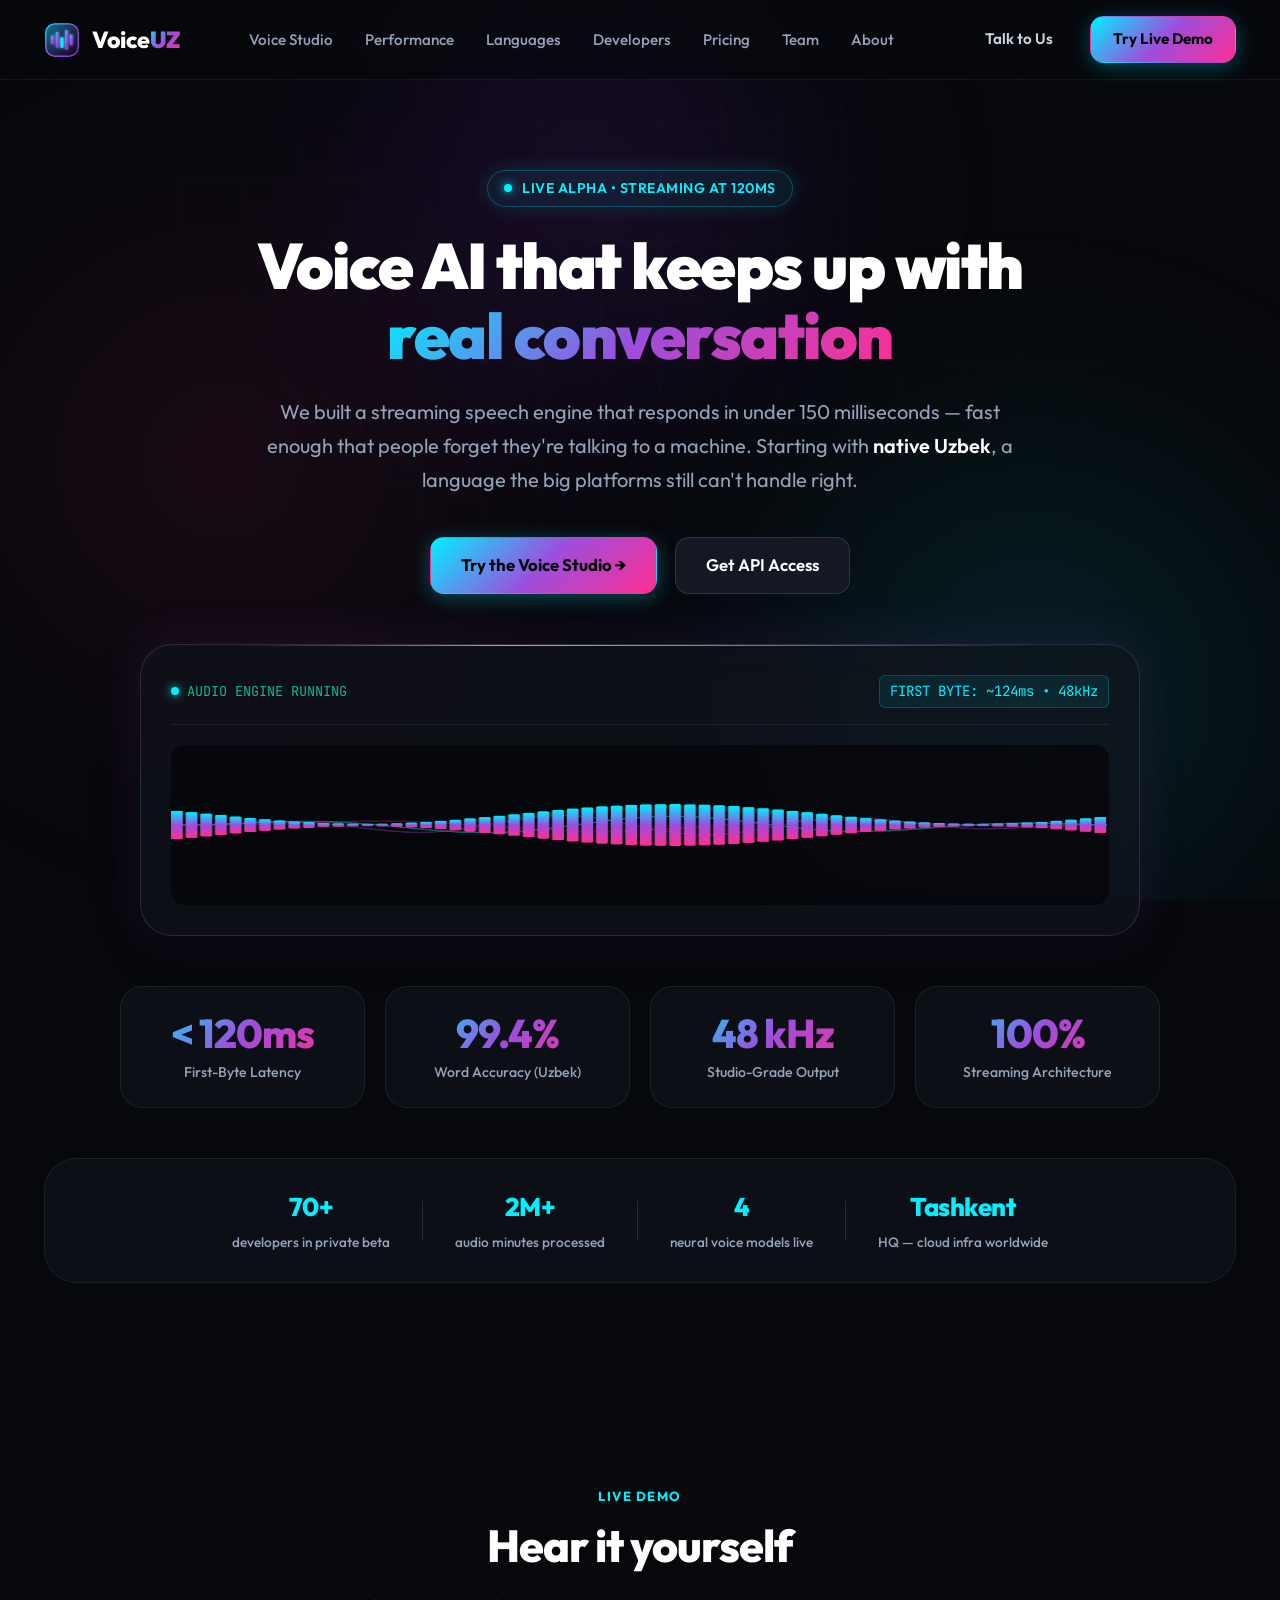
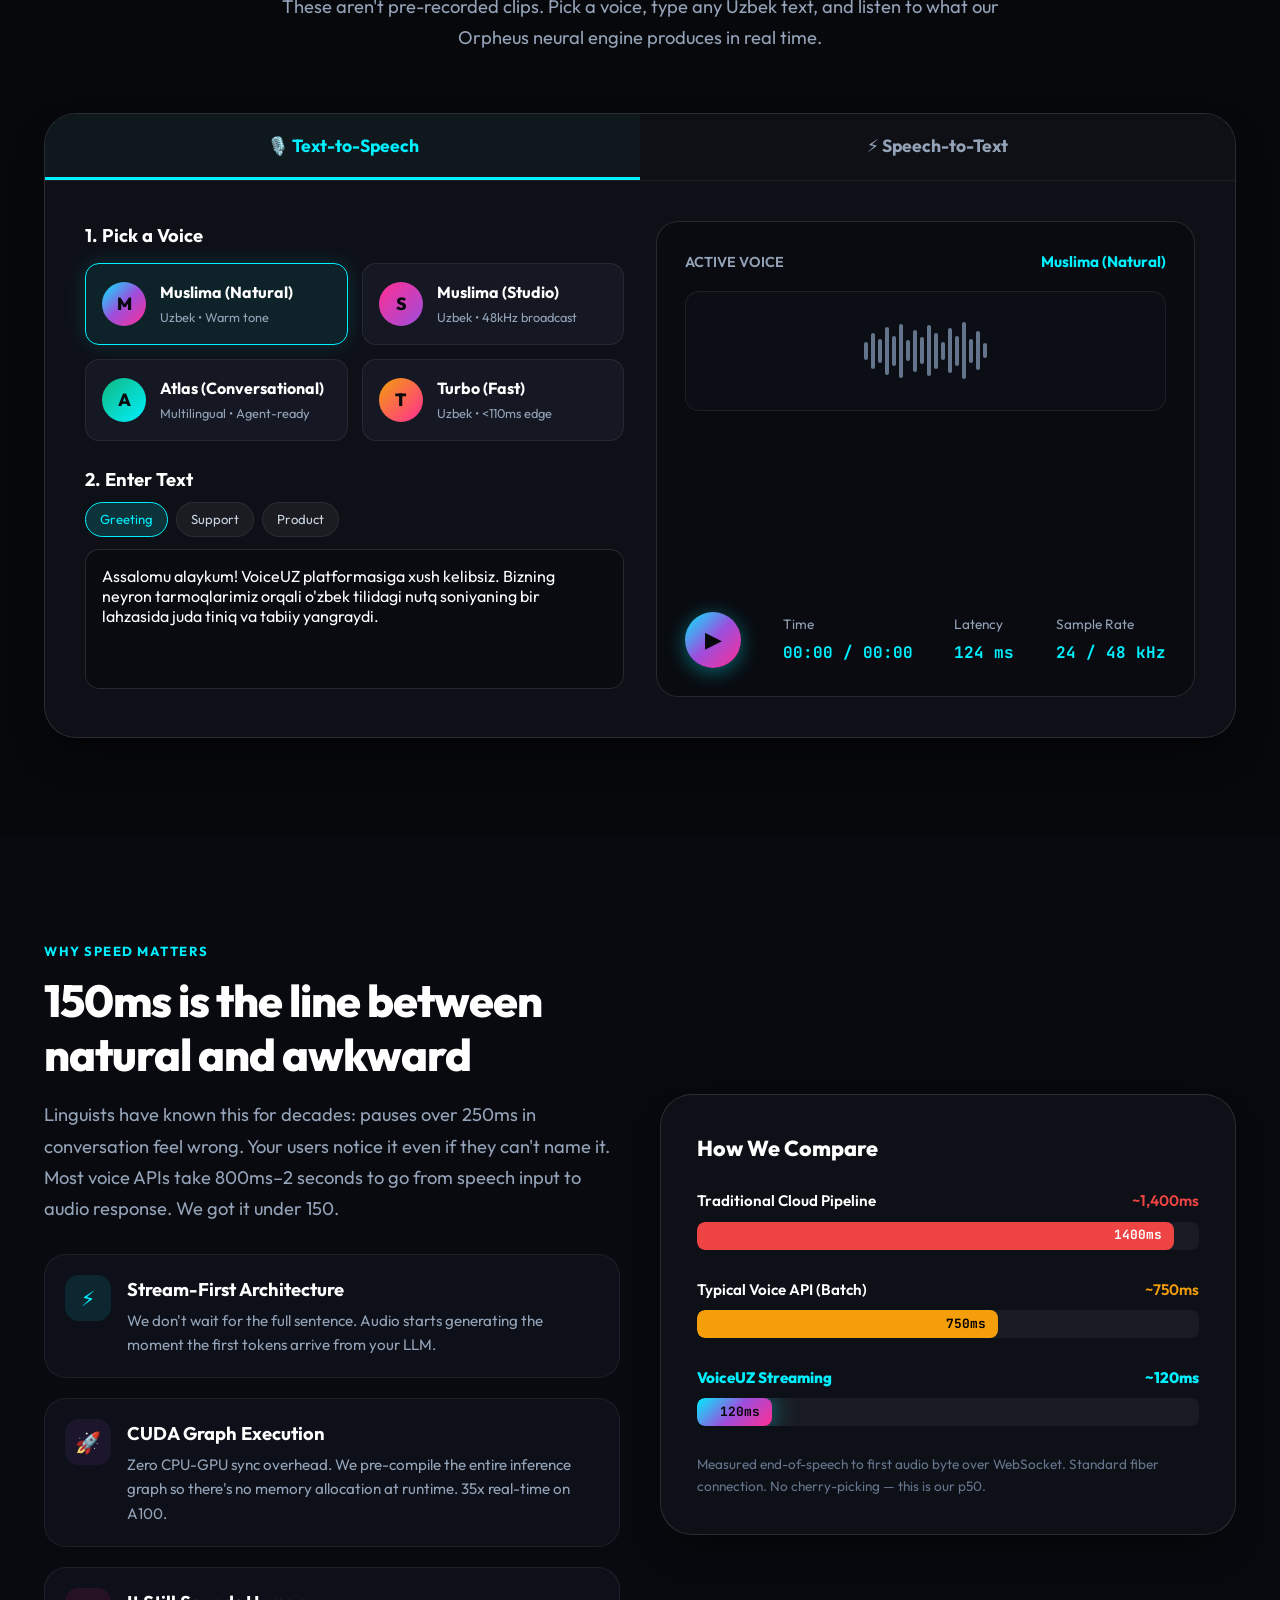
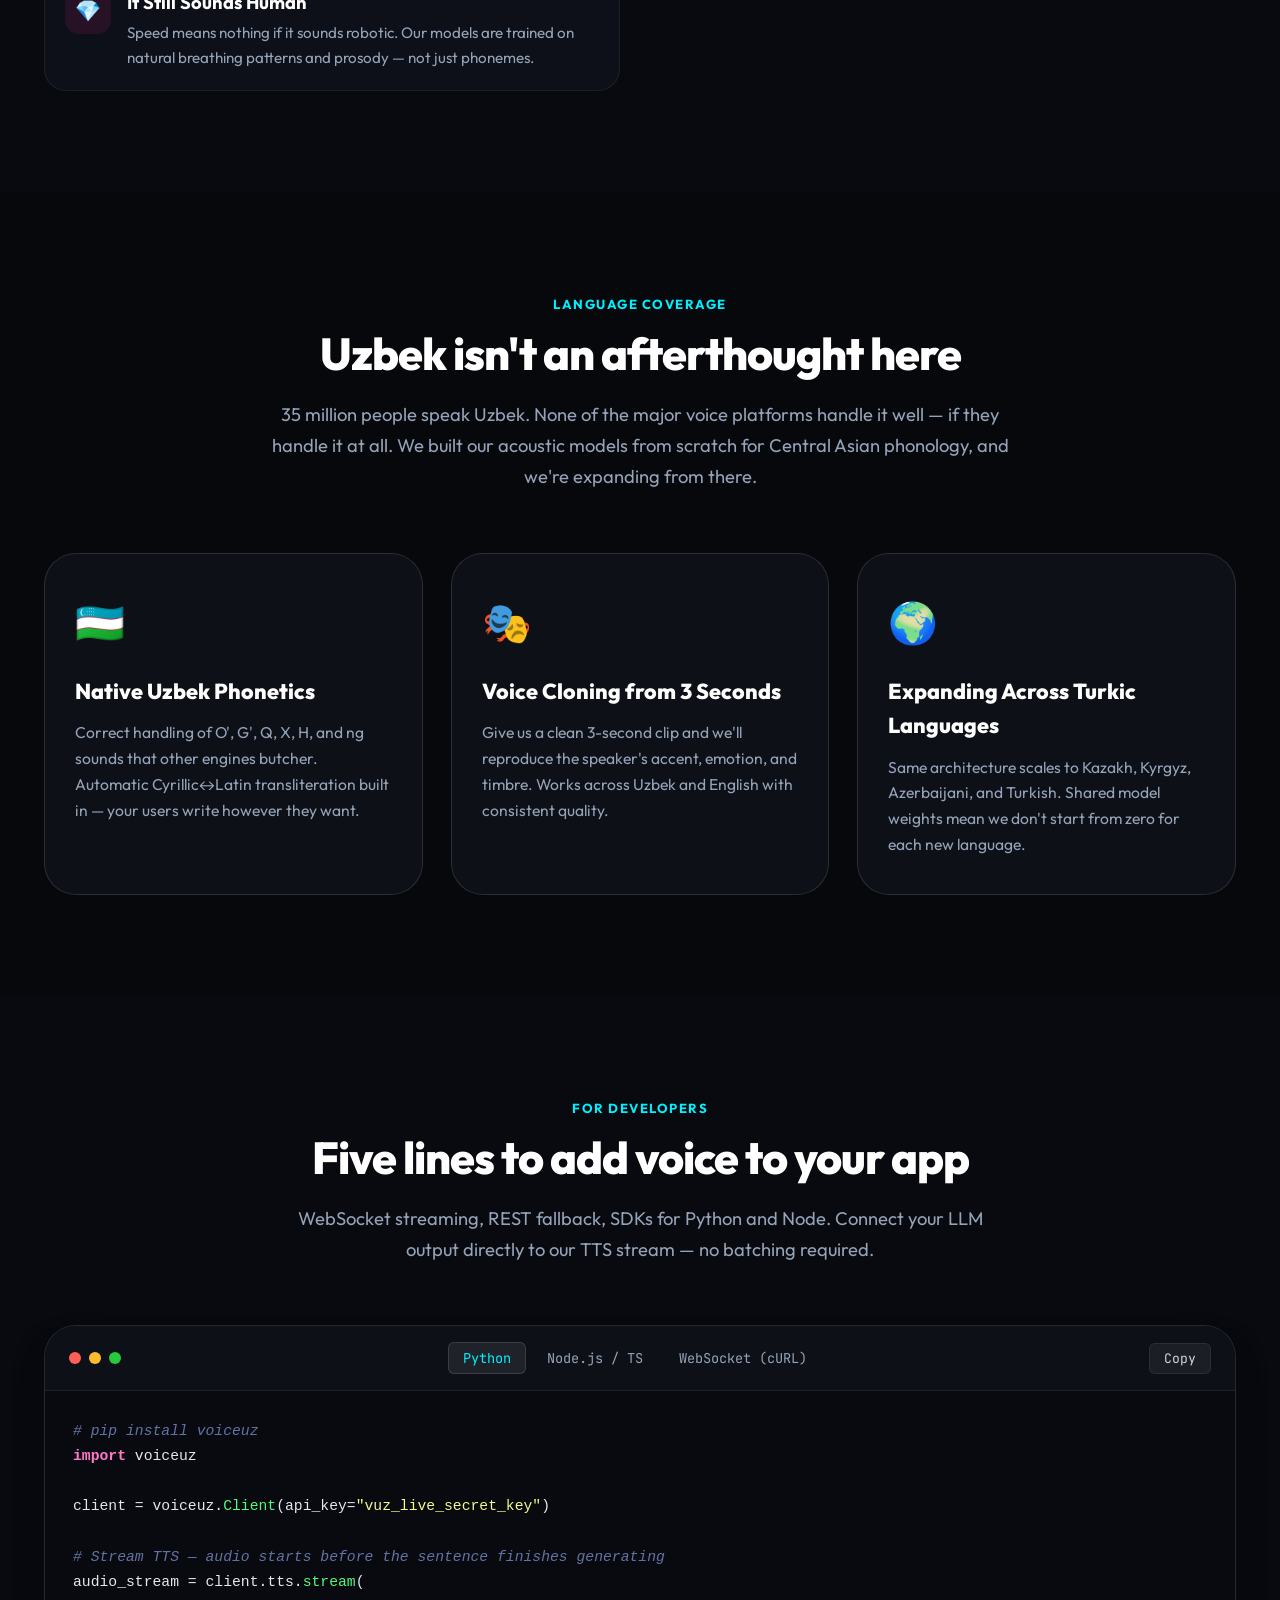
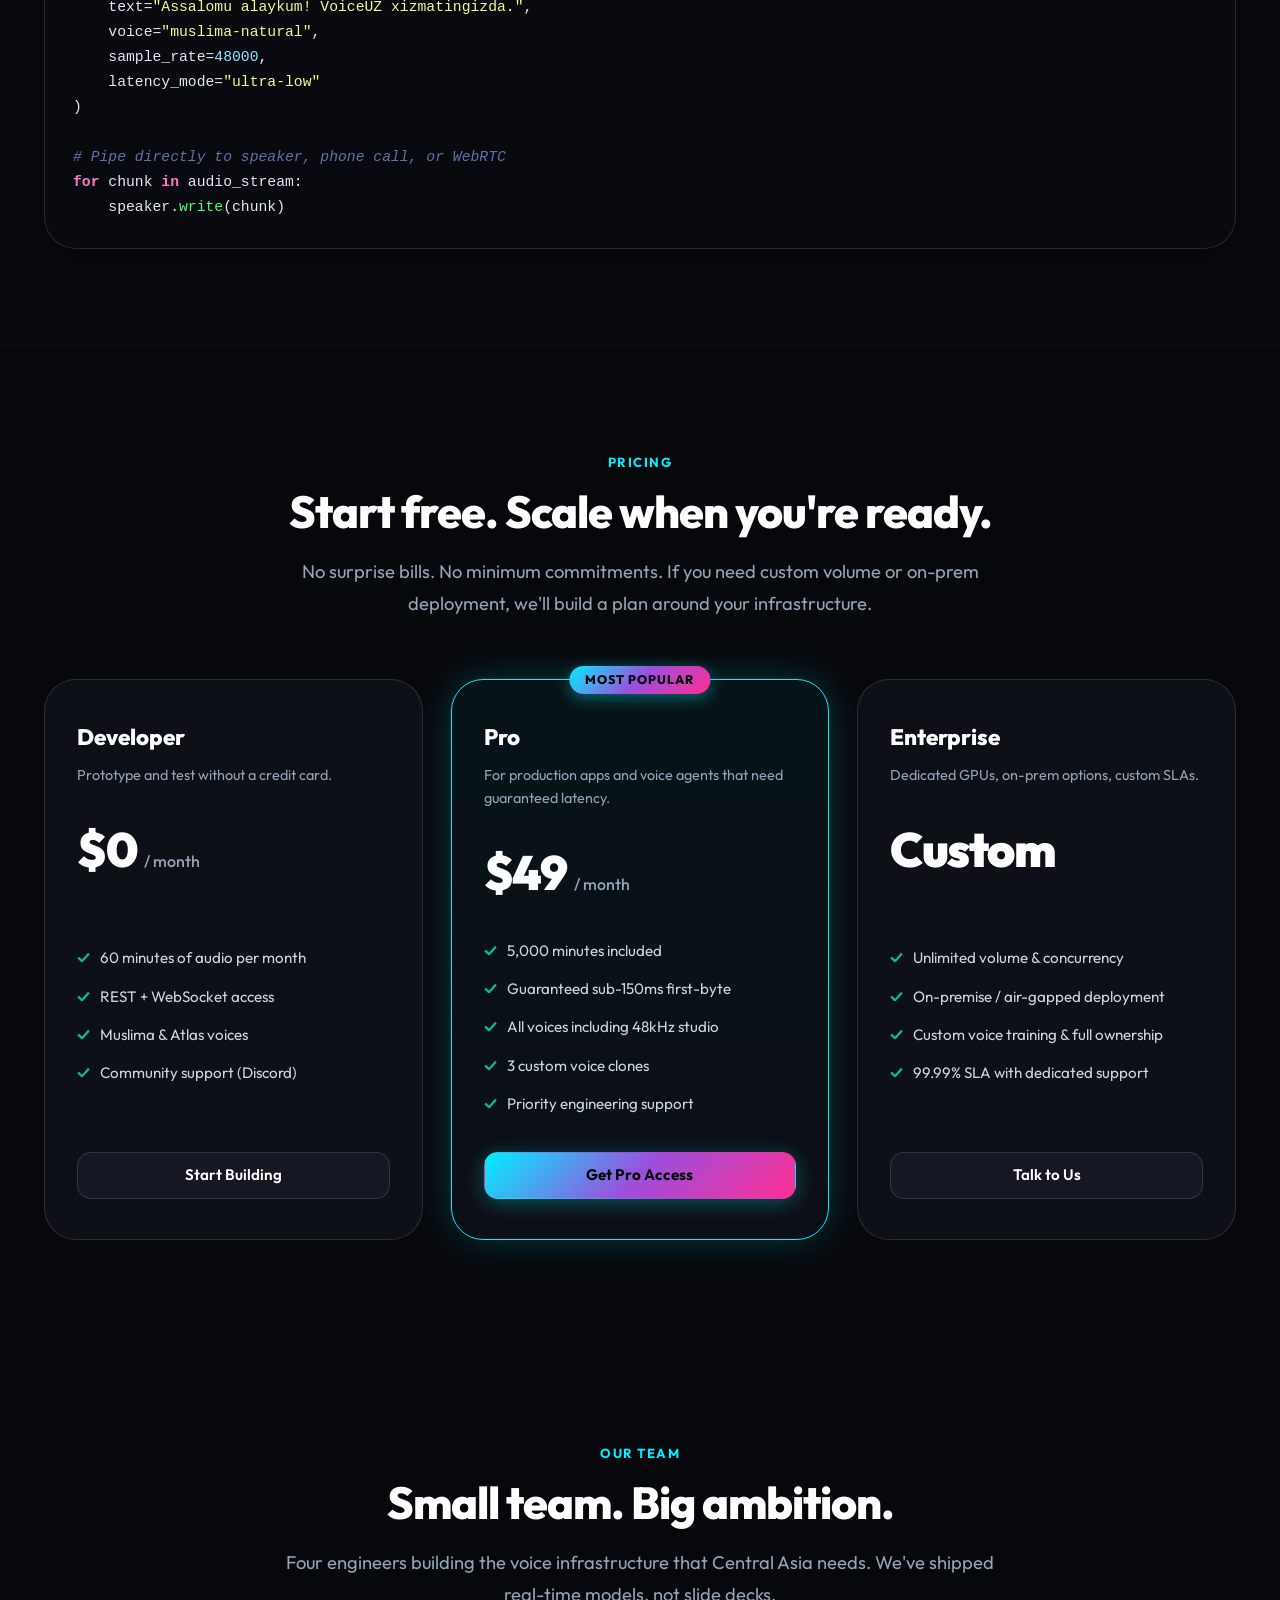
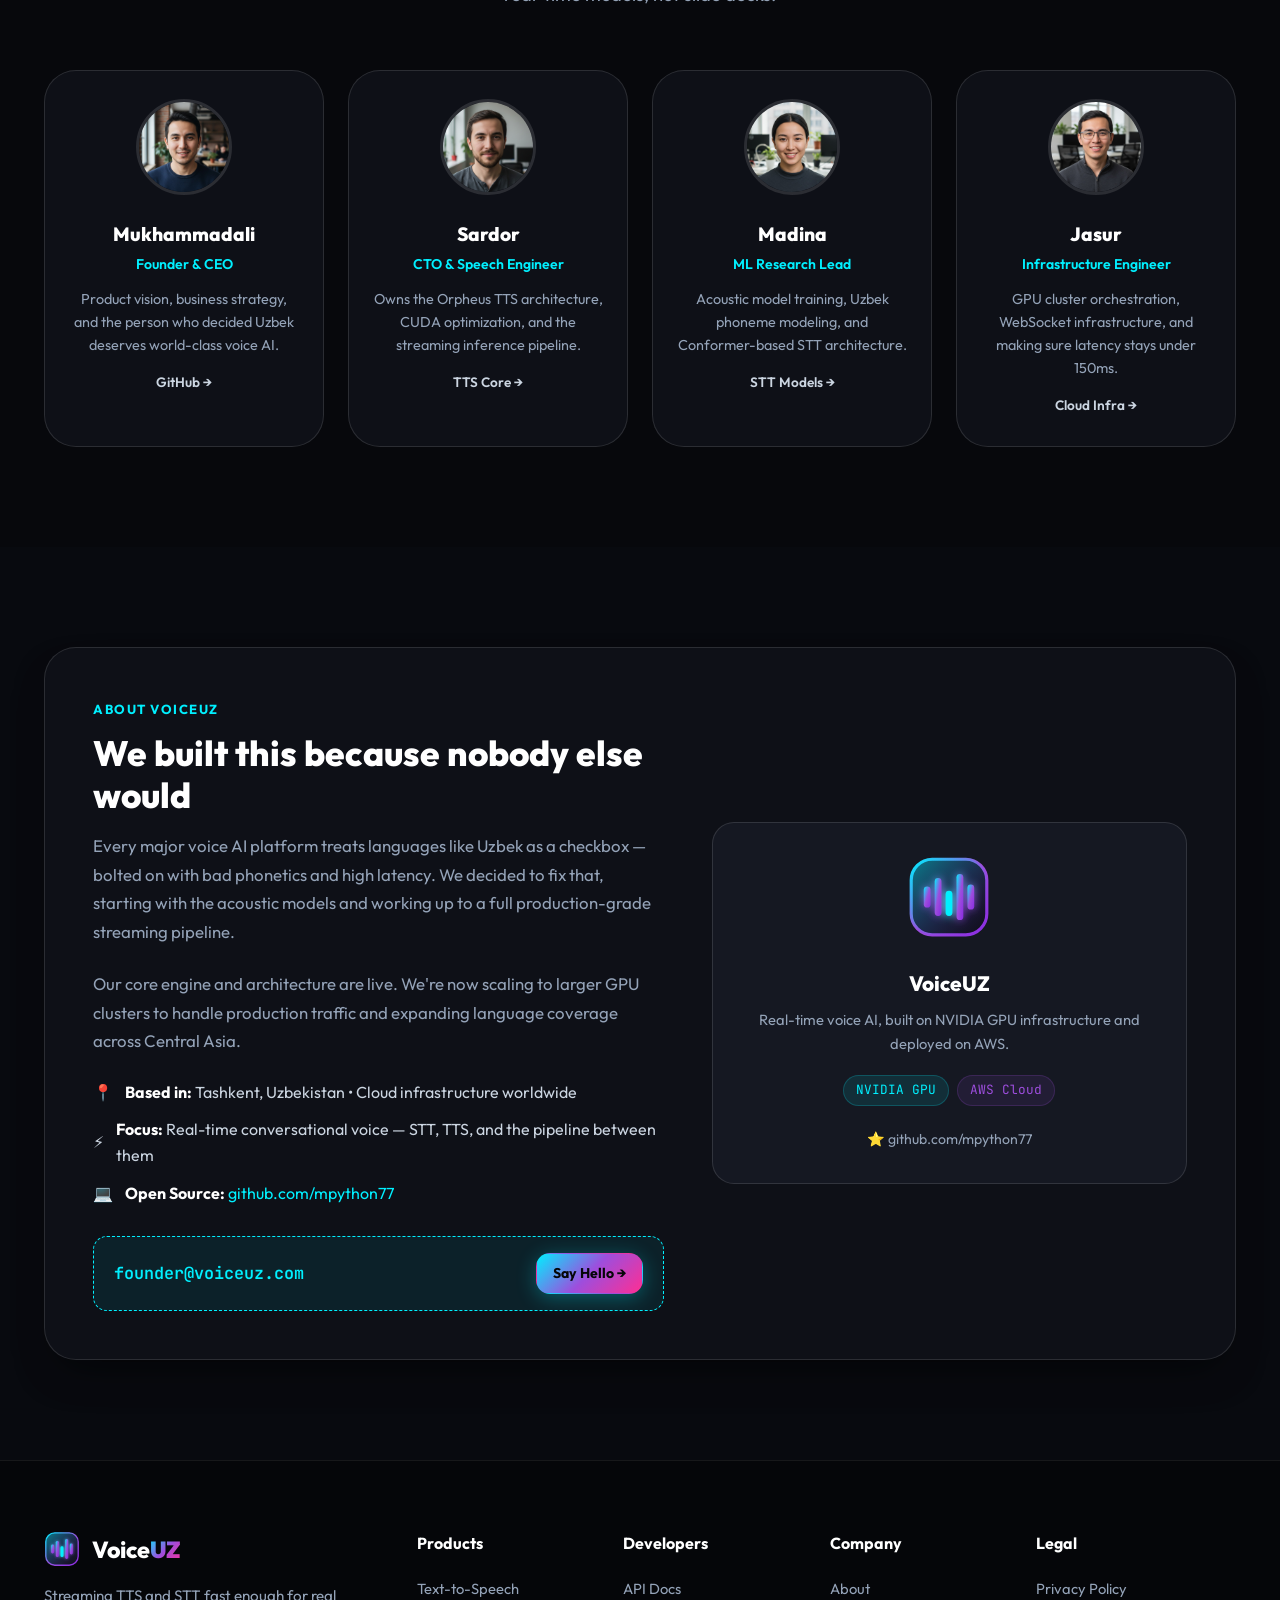
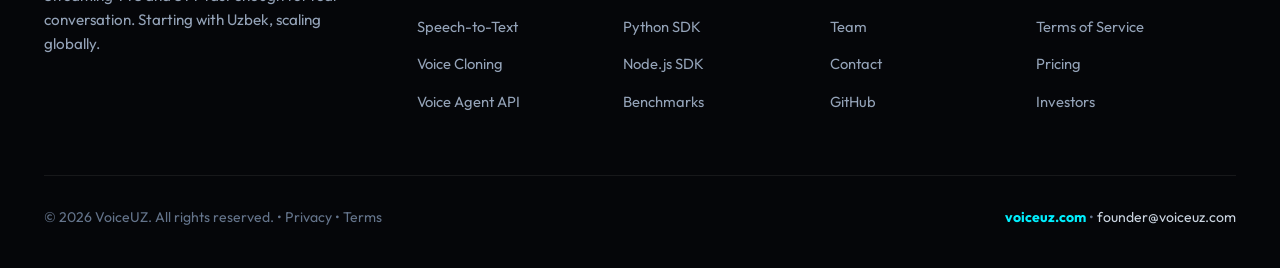
==== commit b6b257b6: "Update team links and audio player compatibility" ====
--- a/index.html
+++ b/index.html
@@ -654,6 +654,7 @@
           <h4>Sardor</h4>
           <p class="team-role">CTO & Speech Engineer</p>
           <p class="team-bio">Owns the Orpheus TTS architecture, CUDA optimization, and the streaming inference pipeline.</p>
+          <a href="https://github.com/mpython77/voiceuz#architecture" target="_blank" rel="noopener" class="team-link">TTS Core →</a>
         </div>
 
         <div class="team-card">
@@ -661,6 +662,7 @@
           <h4>Madina</h4>
           <p class="team-role">ML Research Lead</p>
           <p class="team-bio">Acoustic model training, Uzbek phoneme modeling, and Conformer-based STT architecture.</p>
+          <a href="https://github.com/mpython77/voiceuz#benchmarks" target="_blank" rel="noopener" class="team-link">STT Models →</a>
         </div>
 
         <div class="team-card">
@@ -668,6 +670,7 @@
           <h4>Jasur</h4>
           <p class="team-role">Infrastructure Engineer</p>
           <p class="team-bio">GPU cluster orchestration, WebSocket infrastructure, and making sure latency stays under 150ms.</p>
+          <a href="https://github.com/mpython77/voiceuz" target="_blank" rel="noopener" class="team-link">Cloud Infra →</a>
         </div>
       </div>
     </div>
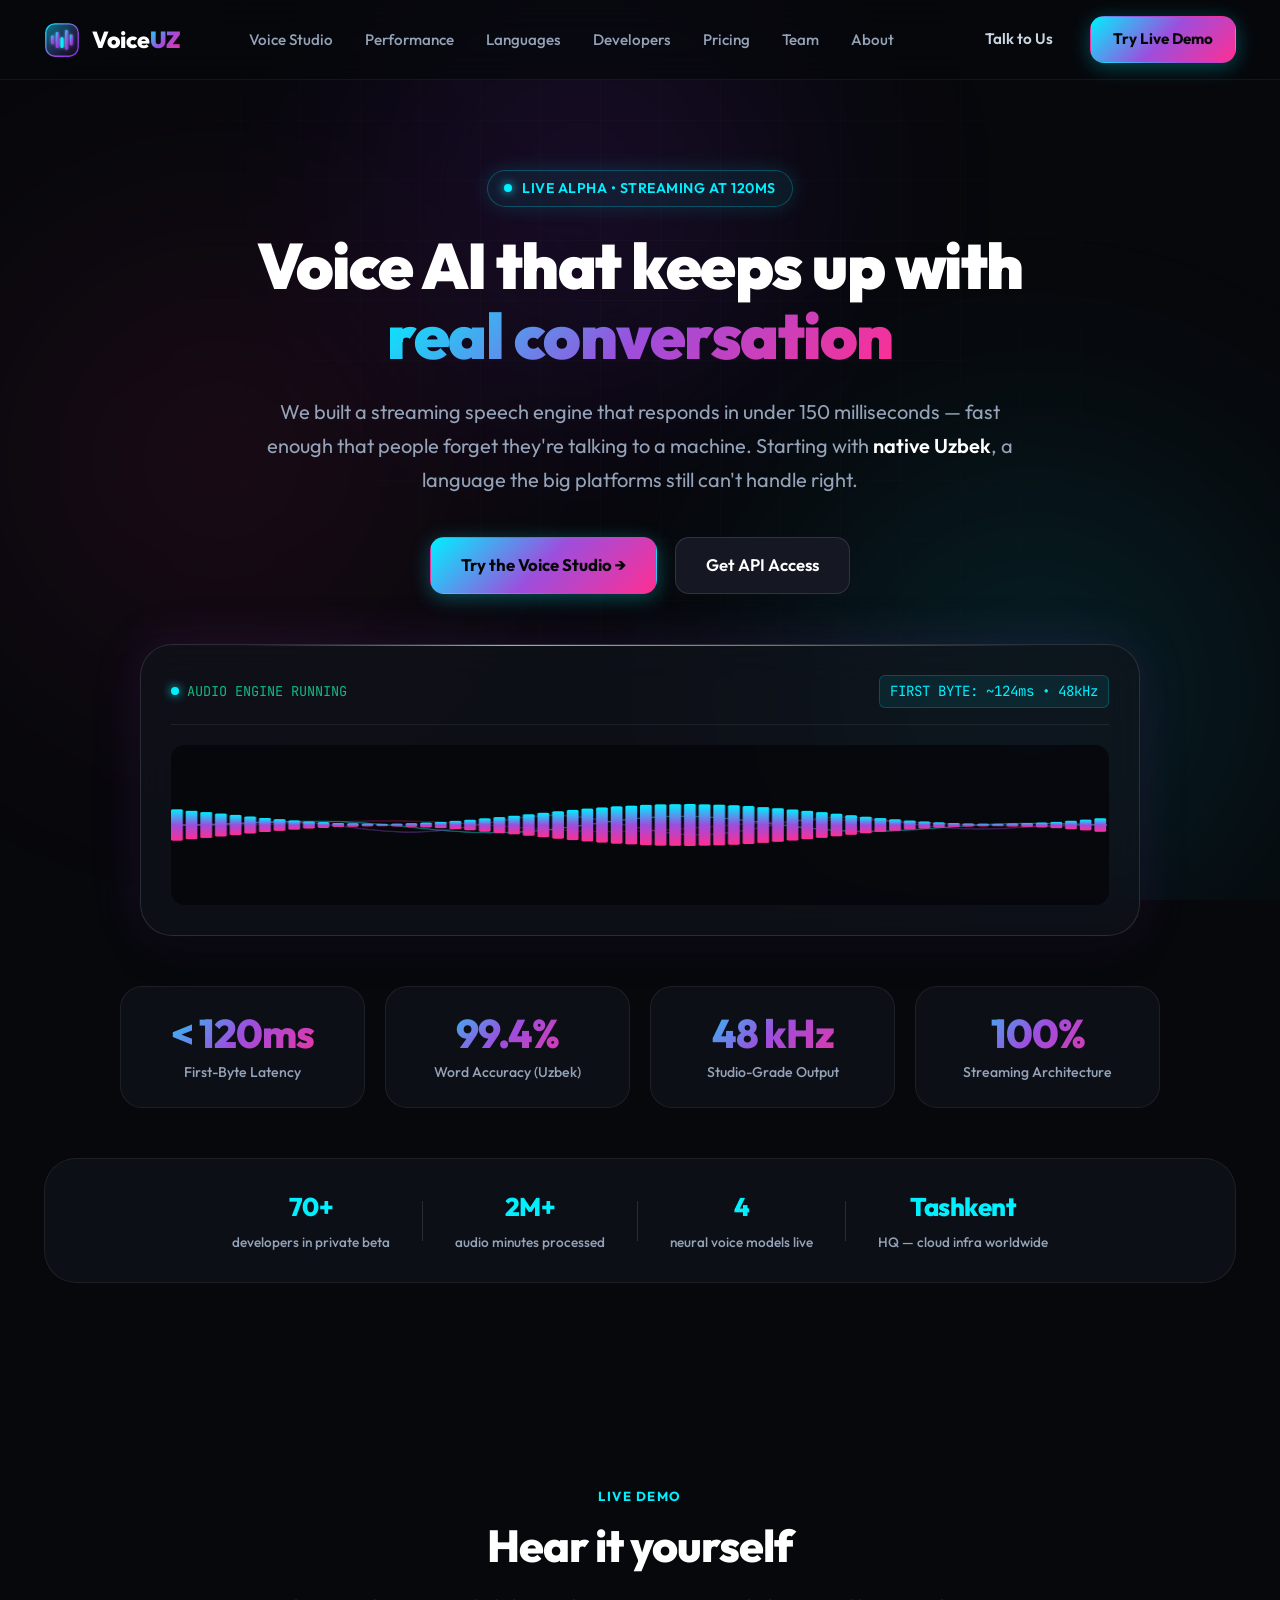
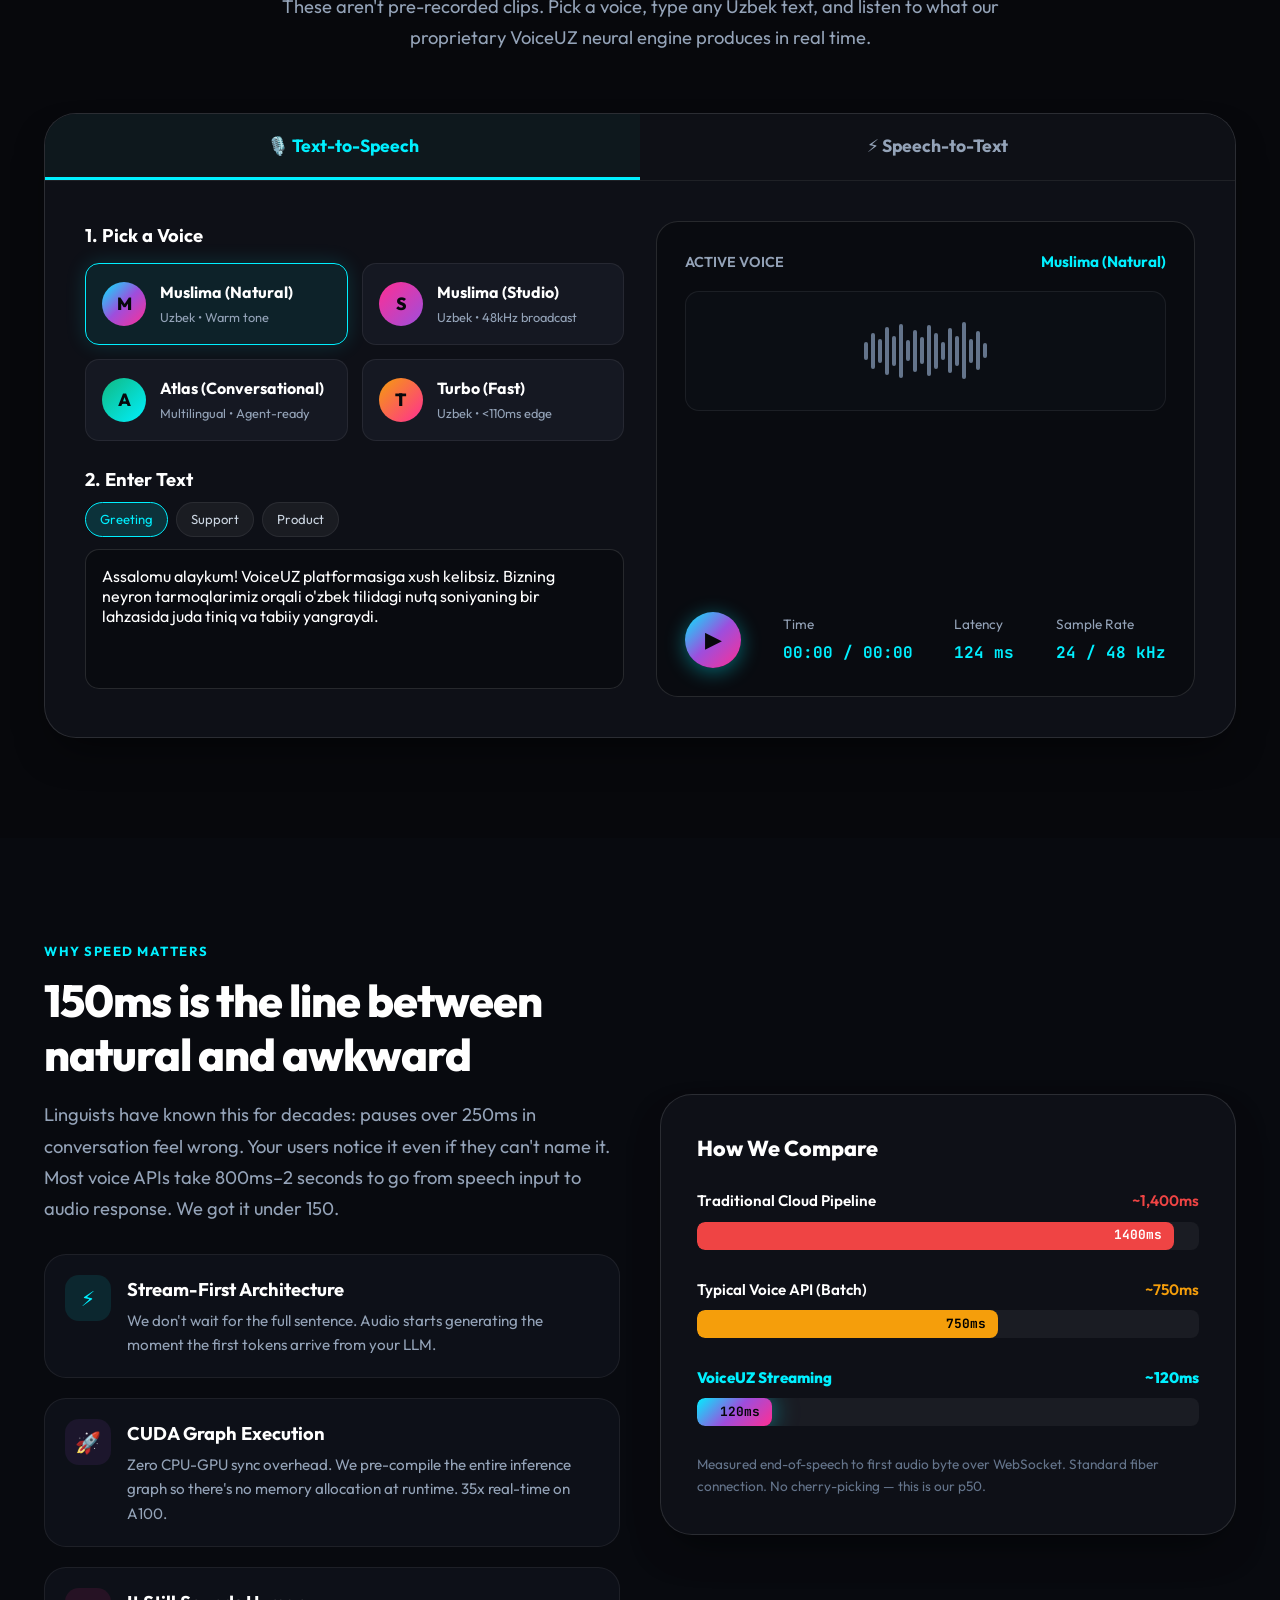
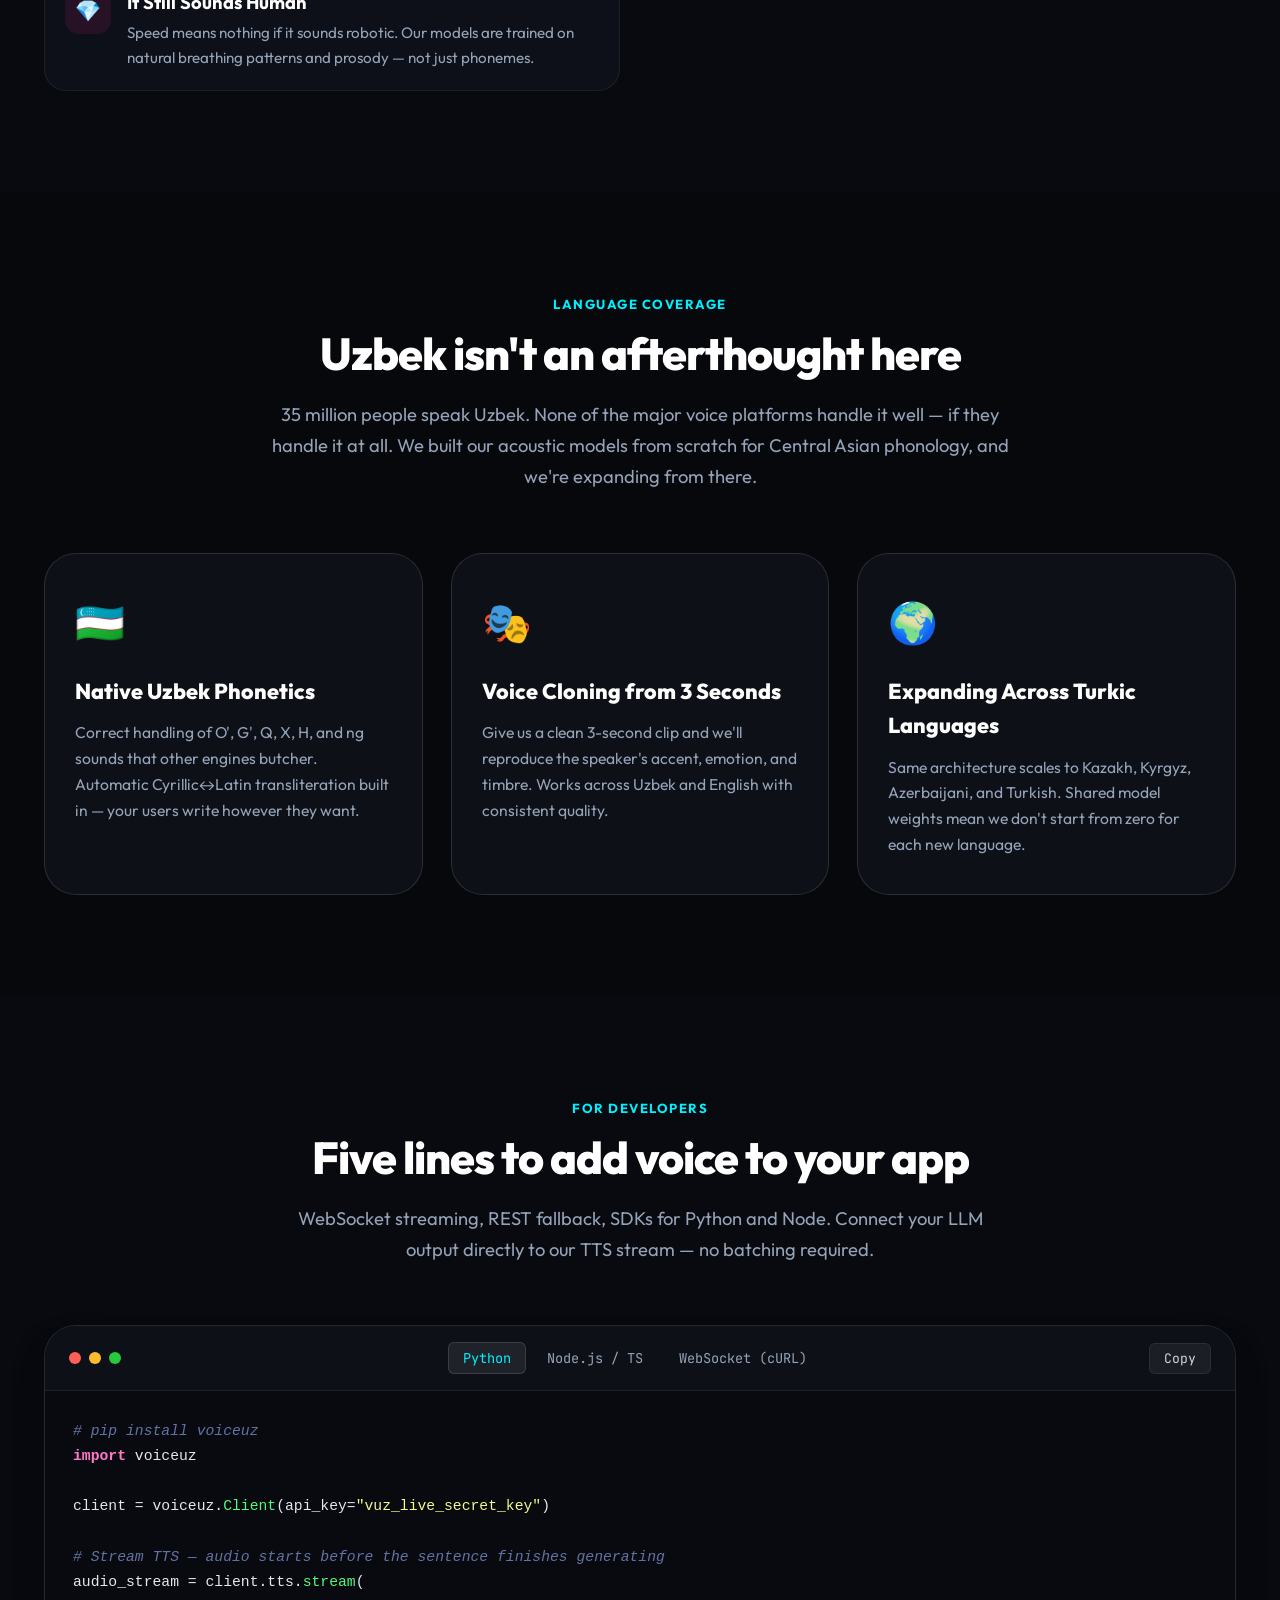
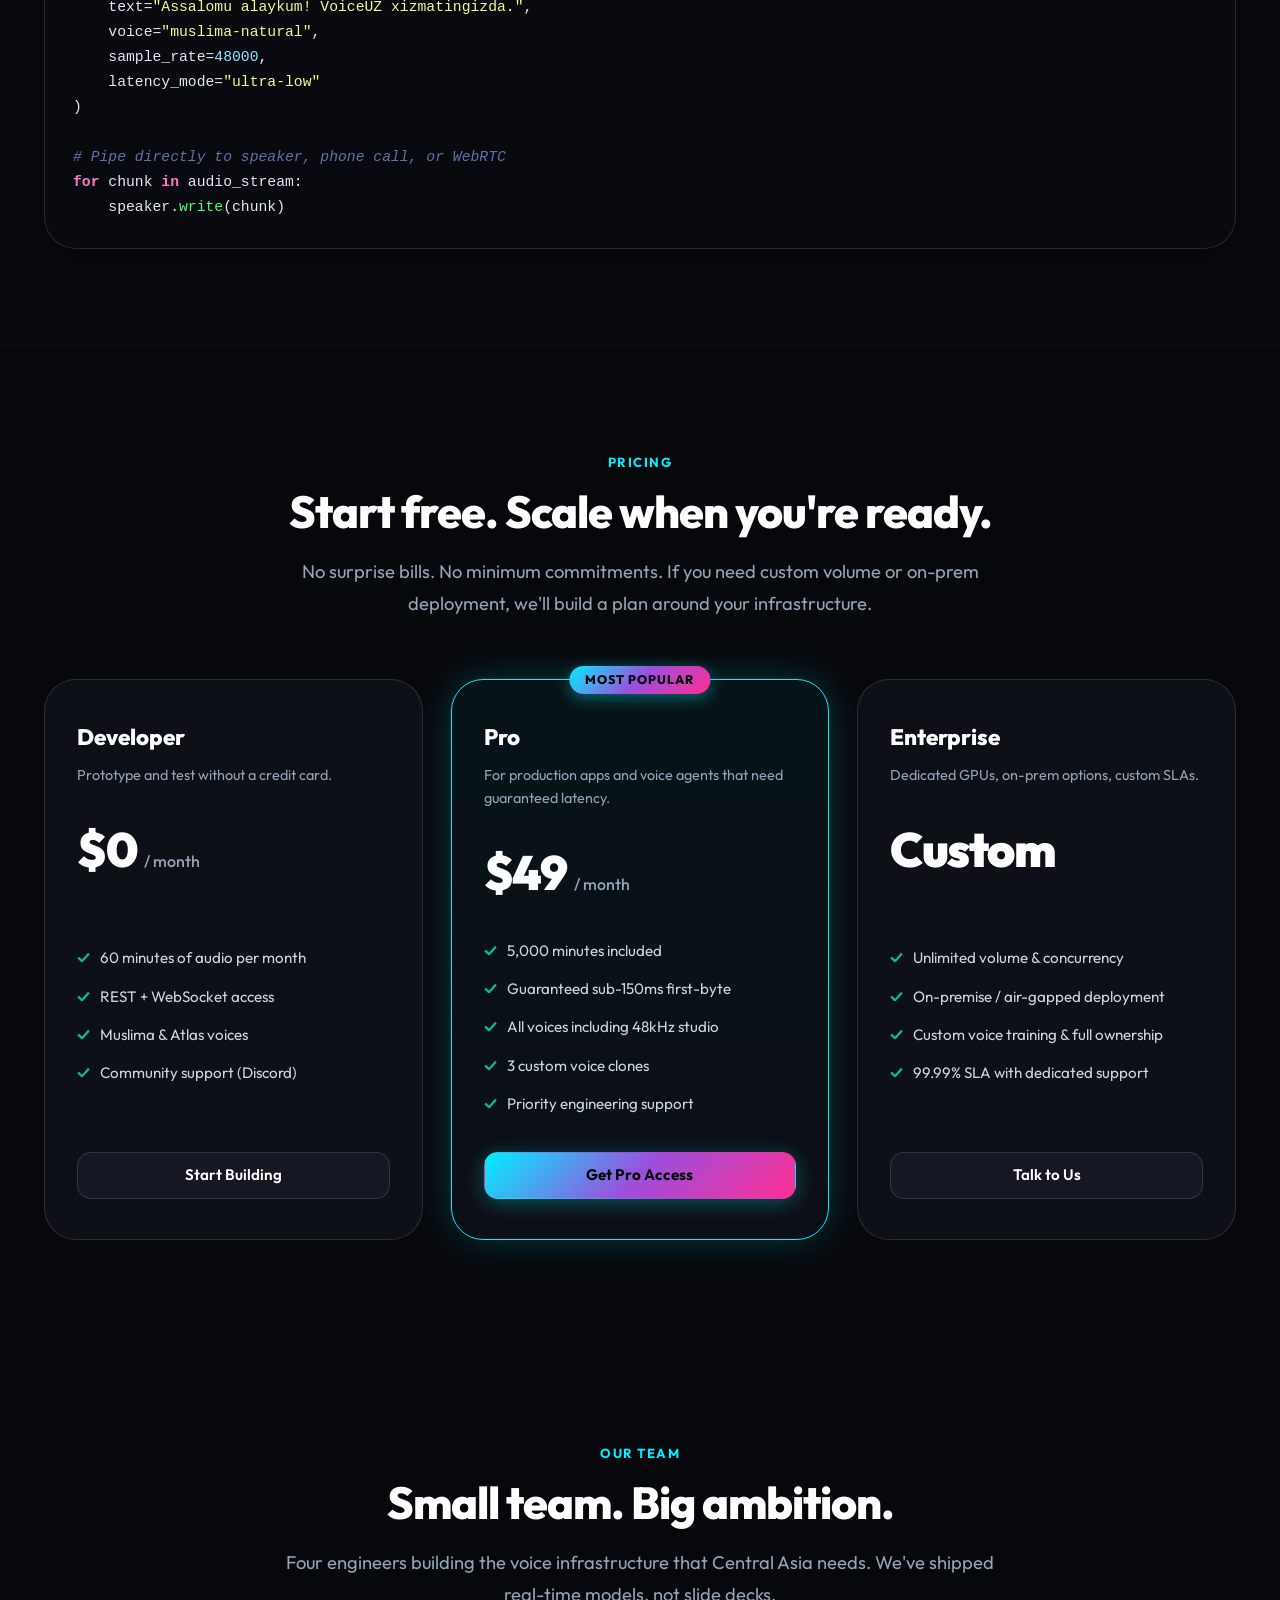
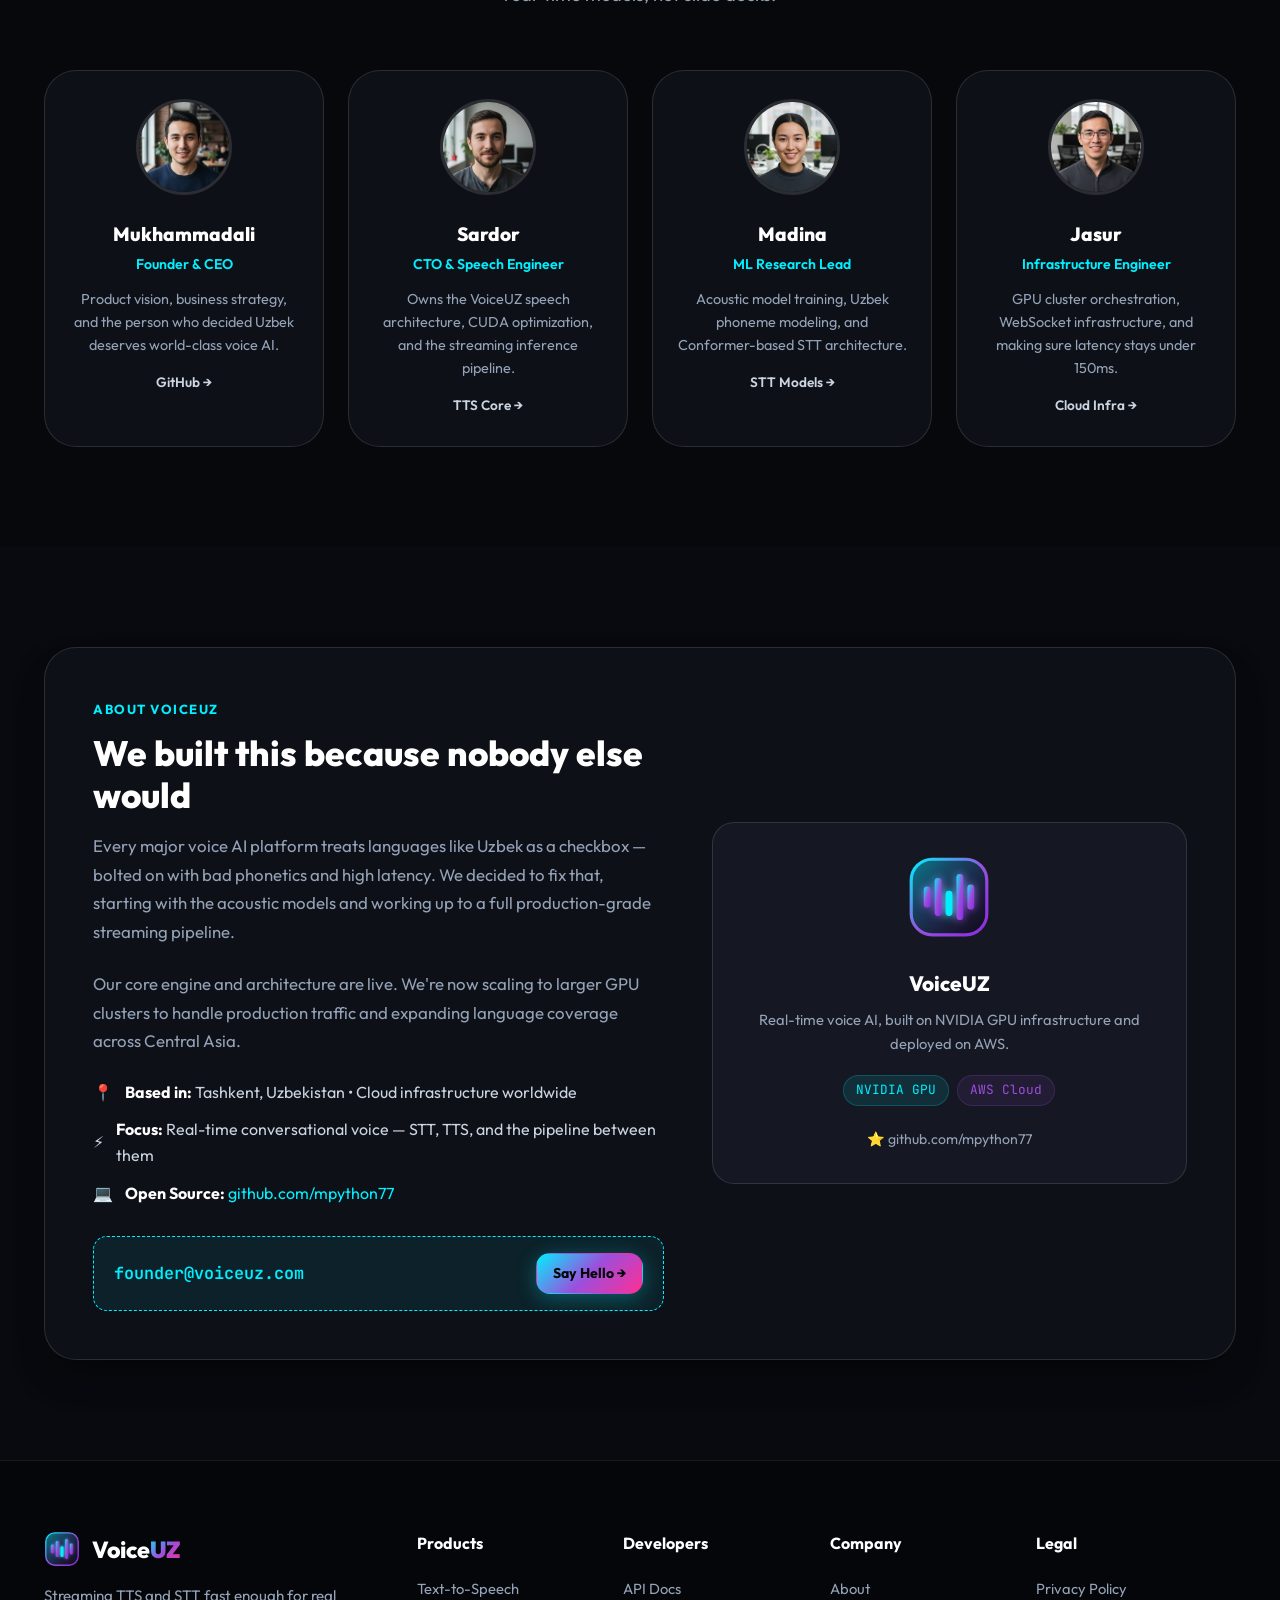
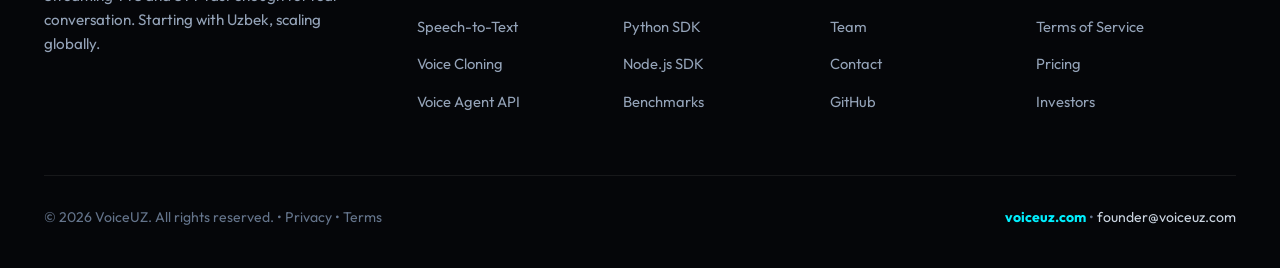
==== commit 5dfd8706: "Mask internal engine names with VoiceUZ proprietary branding" ====
--- a/index.html
+++ b/index.html
@@ -8,7 +8,7 @@
   <title>VoiceUZ — Real-Time Voice AI | Sub-150ms TTS & STT</title>
   <meta name="title" content="VoiceUZ — Real-Time Voice AI | Sub-150ms TTS & STT">
   <meta name="description" content="Ship voice features that actually feel real. VoiceUZ delivers streaming TTS and STT with under 150ms latency — starting with native Uzbek support that doesn't exist anywhere else.">
-  <meta name="keywords" content="Voice AI, Uzbek TTS, Uzbek STT, Real-time Speech AI, Orpheus TTS, Low Latency Voice, Speech to text, VoiceUZ, AI Startup, Conversational AI">
+  <meta name="keywords" content="Voice AI, Uzbek TTS, Uzbek STT, Real-time Speech AI, Neural Voice Engine, Low Latency Voice, Speech to text, VoiceUZ, AI Startup, Conversational AI">
   <meta name="author" content="VoiceUZ">
   <link rel="canonical" href="https://voiceuz.com/">
 
@@ -183,7 +183,7 @@
         <h2 class="section-title">Hear it yourself</h2>
         <p class="section-desc">
           These aren't pre-recorded clips. Pick a voice, type any Uzbek text, and listen to what 
-          our Orpheus neural engine produces in real time.
+          our proprietary VoiceUZ neural engine produces in real time.
         </p>
       </div>
 
@@ -653,7 +653,7 @@
           <img src="assets/team-cto.jpg" alt="CTO" class="team-photo" loading="lazy">
           <h4>Sardor</h4>
           <p class="team-role">CTO & Speech Engineer</p>
-          <p class="team-bio">Owns the Orpheus TTS architecture, CUDA optimization, and the streaming inference pipeline.</p>
+          <p class="team-bio">Owns the VoiceUZ speech architecture, CUDA optimization, and the streaming inference pipeline.</p>
           <a href="https://github.com/mpython77/voiceuz#architecture" target="_blank" rel="noopener" class="team-link">TTS Core →</a>
         </div>
 
